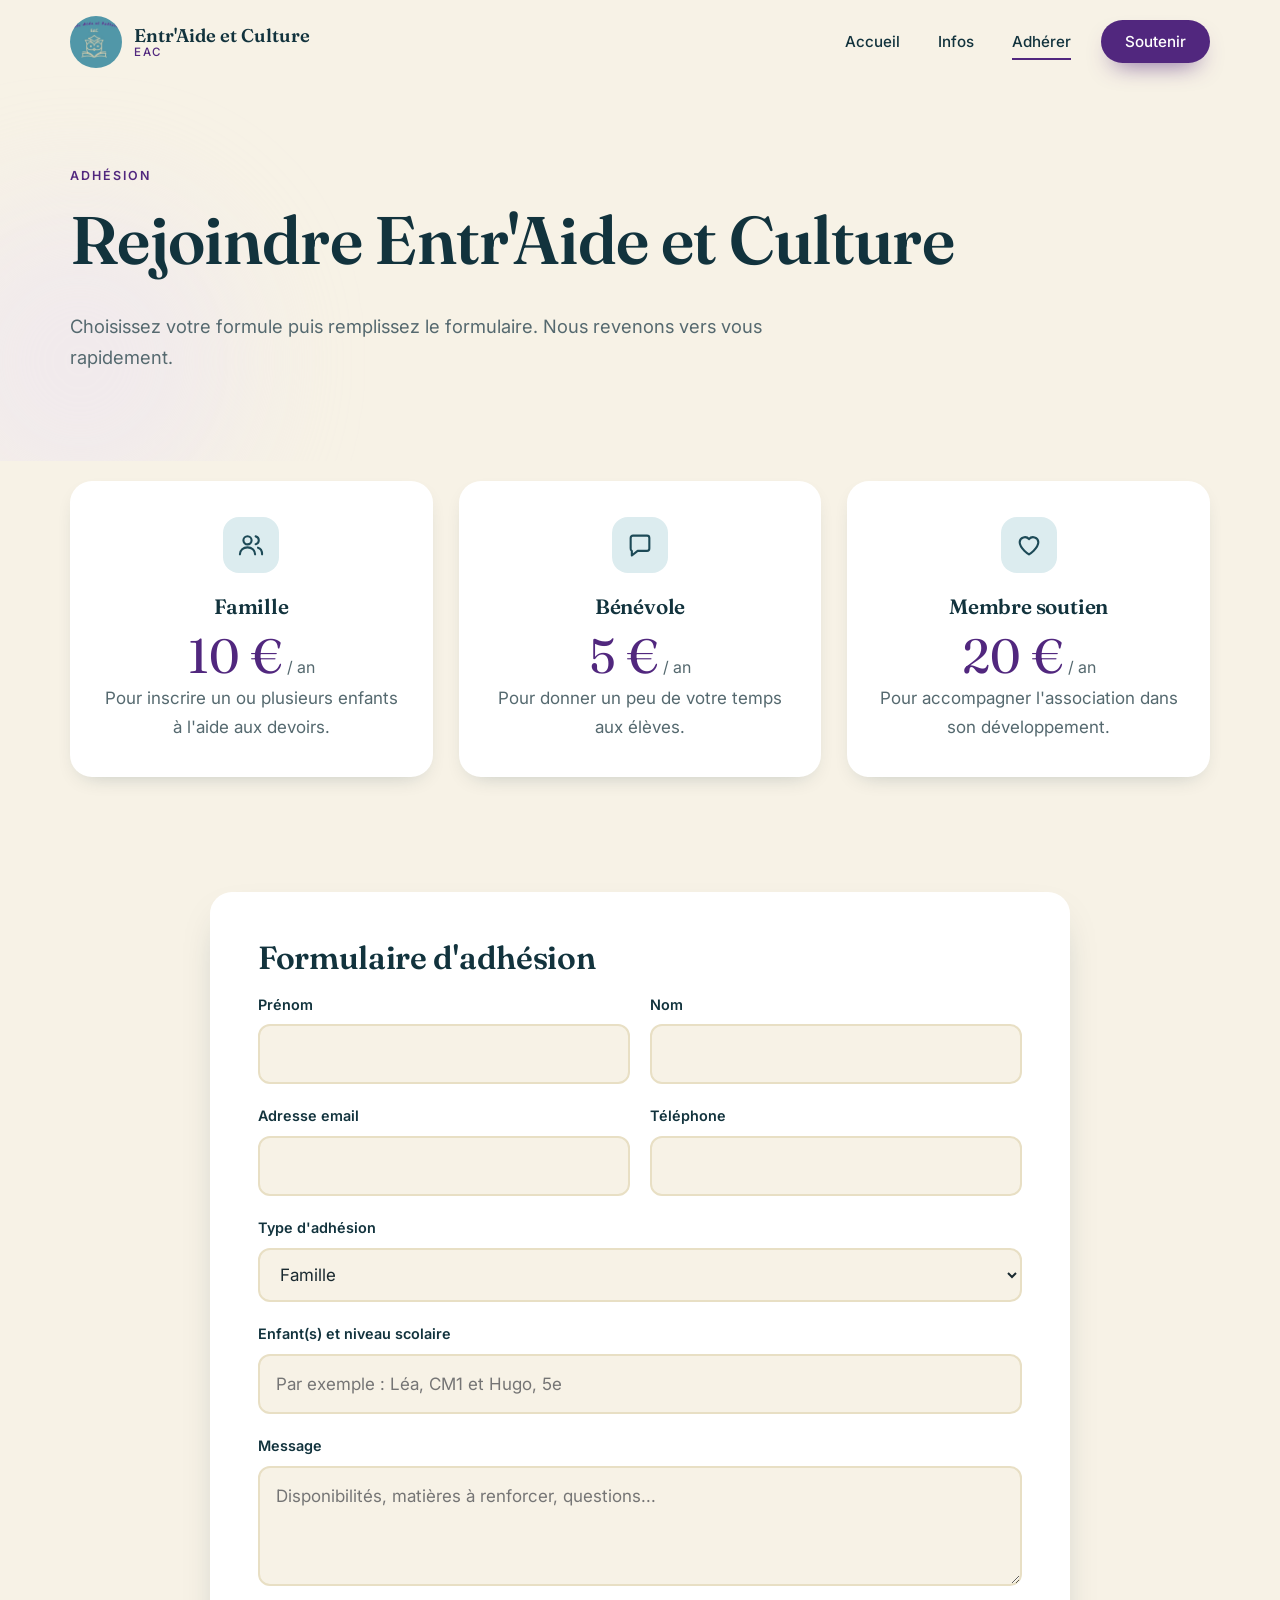
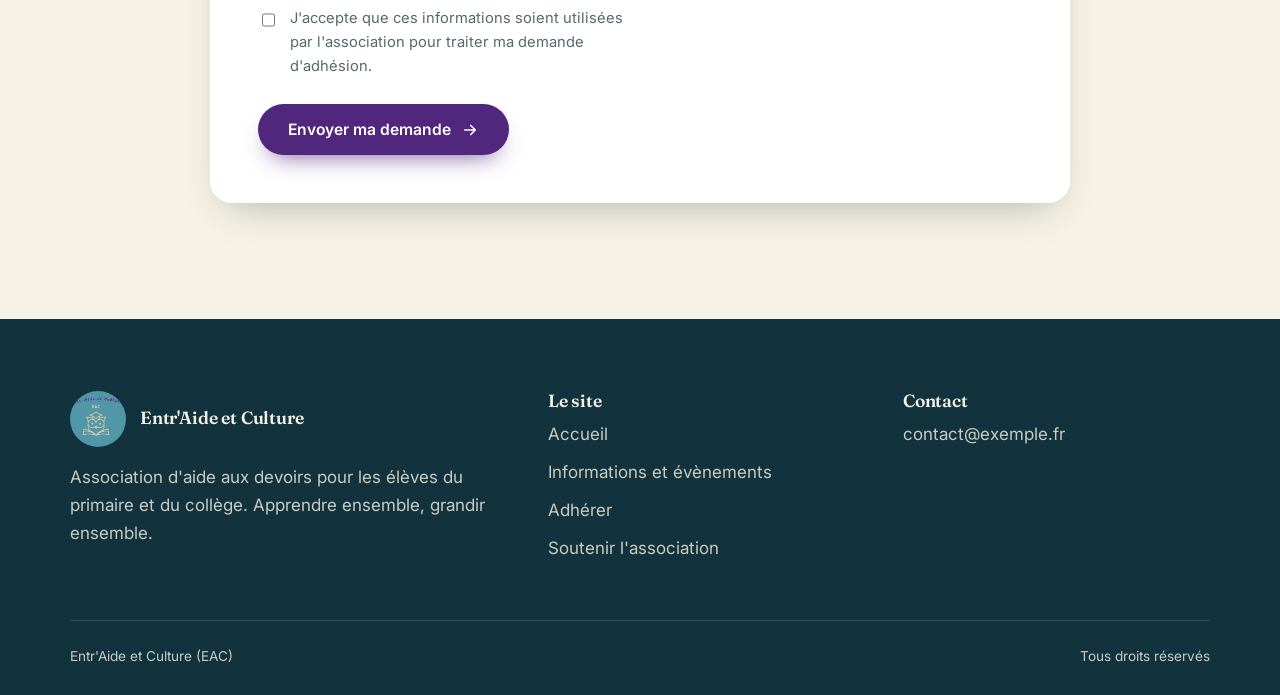
==== adhesion.html @ 793c262a "Création du site de l'association Entr'Aide et Culture Co-Authored-By: Claude Sonnet 5.5 <noreply@an" ====
<!DOCTYPE html>
<html lang="fr">
<head>
<meta charset="UTF-8">
<meta name="viewport" content="width=device-width, initial-scale=1.0">
<title>Adhérer - Entr'Aide et Culture</title>
<meta name="description" content="Rejoignez l'association Entr'Aide et Culture.">
<link rel="icon" href="assets/favicon.png">
<link rel="preconnect" href="https://fonts.googleapis.com">
<link rel="preconnect" href="https://fonts.gstatic.com" crossorigin>
<link href="https://fonts.googleapis.com/css2?family=Fraunces:ital,opsz,wght@0,9..144,500;0,9..144,600;1,9..144,500&family=Inter:wght@400;500;600&display=swap" rel="stylesheet">
<link rel="stylesheet" href="css/style.css">
</head>
<body>
<header class="site-header">
  <div class="container nav">
    <a class="brand" href="index.html" aria-label="Entr'Aide et Culture, accueil">
      <img src="assets/logo.png" alt="Logo Entr'Aide et Culture" width="52" height="52">
      <span>Entr'Aide et Culture<small>EAC</small></span>
    </a>
    <button class="nav-toggle" aria-label="Ouvrir le menu" aria-expanded="false"><span></span></button>
    <ul class="nav-links"><li><a href="index.html">Accueil</a></li><li><a href="evenements.html">Infos</a></li><li><a href="adhesion.html" aria-current="page">Adhérer</a></li><li><a class="btn btn-primary" href="don.html">Soutenir</a></li></ul>
  </div>
</header>
<main>

<section class="page-hero"><div class="blob b2"></div>
  <div class="container"><span class="eyebrow">Adhésion</span>
  <h1>Rejoindre Entr'Aide et Culture</h1>
  <p class="lead">Choisissez votre formule puis remplissez le formulaire. Nous revenons vers vous rapidement.</p></div>
</section>
<section class="section" style="padding-top:20px">
  <div class="container">
    <div class="grid grid-3">
      <article class="card plan reveal" data-plan="famille"><div class="icon"><svg viewBox="0 0 24 24" fill="none" stroke="currentColor" stroke-width="1.8" stroke-linecap="round" stroke-linejoin="round"><circle cx="9" cy="8" r="3.5"/><path d="M2.5 20c0-3.6 2.9-6 6.5-6s6.5 2.4 6.5 6"/><path d="M16 4.6a3.5 3.5 0 010 6.8M18 14.3c2.2.6 3.5 2.4 3.5 5.7"/></svg></div><h3>Famille</h3><div class="price"><span data-price></span> €<small> / an</small></div><p>Pour inscrire un ou plusieurs enfants à l'aide aux devoirs.</p></article>
      <article class="card plan reveal" style="--d:.1s" data-plan="benevole"><div class="icon"><svg viewBox="0 0 24 24" fill="none" stroke="currentColor" stroke-width="1.8" stroke-linecap="round" stroke-linejoin="round"><path d="M4 6a2 2 0 012-2h12a2 2 0 012 2v9a2 2 0 01-2 2H10l-5 4v-4a2 2 0 01-1-2z"/></svg></div><h3>Bénévole</h3><div class="price"><span data-price></span> €<small> / an</small></div><p>Pour donner un peu de votre temps aux élèves.</p></article>
      <article class="card plan reveal" style="--d:.2s" data-plan="soutien"><div class="icon"><svg viewBox="0 0 24 24" fill="none" stroke="currentColor" stroke-width="1.8" stroke-linecap="round" stroke-linejoin="round"><path d="M12 20s-8-4.9-8-10.5A4.5 4.5 0 0112 7a4.5 4.5 0 018 2.5C20 15.1 12 20 12 20z"/></svg></div><h3>Membre soutien</h3><div class="price"><span data-price></span> €<small> / an</small></div><p>Pour accompagner l'association dans son développement.</p></article>
    </div>
  </div>
</section>
<section class="section" id="formulaire" style="padding-top:0">
  <div class="container" style="max-width:860px">
    <div class="form-card reveal">
      <h2 style="font-size:2rem">Formulaire d'adhésion</h2>
      <form id="adhesion-form">
        <div class="form-grid">
          <div class="field"><label for="prenom">Prénom</label><input id="prenom" name="prenom" required autocomplete="given-name"></div>
          <div class="field"><label for="nom">Nom</label><input id="nom" name="nom" required autocomplete="family-name"></div>
          <div class="field"><label for="email">Adresse email</label><input id="email" name="email" type="email" required autocomplete="email"></div>
          <div class="field"><label for="tel">Téléphone</label><input id="tel" name="tel" type="tel" autocomplete="tel"></div>
          <div class="field full"><label for="type">Type d'adhésion</label>
            <select id="type" name="type"><option value="famille">Famille</option><option value="benevole">Bénévole</option><option value="soutien">Membre soutien</option></select></div>
          <div class="field full"><label for="niveau">Enfant(s) et niveau scolaire</label><input id="niveau" name="niveau" placeholder="Par exemple : Léa, CM1 et Hugo, 5e"></div>
          <div class="field full"><label for="message">Message</label><textarea id="message" name="message" placeholder="Disponibilités, matières à renforcer, questions..."></textarea></div>
          <label class="check full"><input type="checkbox" required> J'accepte que ces informations soient utilisées par l'association pour traiter ma demande d'adhésion.</label>
        </div>
        <button class="btn btn-primary" type="submit" style="margin-top:26px">Envoyer ma demande <svg viewBox="0 0 24 24" fill="none" stroke="currentColor" stroke-width="2.2" stroke-linecap="round" stroke-linejoin="round"><path d="M5 12h14M13 6l6 6-6 6"/></svg></button>
        <div class="notice" id="form-notice" role="status"></div>
      </form>
    </div>
  </div>
</section>

</main>
<footer class="site-footer">
  <div class="container">
    <div class="footer-grid">
      <div>
        <div class="footer-brand"><img src="assets/logo.png" alt="" width="56" height="56"><h3 style="margin:0">Entr'Aide et Culture</h3></div>
        <p>Association d'aide aux devoirs pour les élèves du primaire et du collège. Apprendre ensemble, grandir ensemble.</p>
      </div>
      <div><h3>Le site</h3><ul>
        <li><a href="index.html">Accueil</a></li><li><a href="evenements.html">Informations et évènements</a></li>
        <li><a href="adhesion.html">Adhérer</a></li><li><a href="don.html">Soutenir l'association</a></li></ul></div>
      <div><h3>Contact</h3><ul><li><a data-mail href="#"></a></li></ul></div>
    </div>
    <div class="copyright"><span>Entr'Aide et Culture (EAC)</span><span>Tous droits réservés</span></div>
  </div>
</footer>
<script src="js/config.js"></script>
<script src="data/evenements.js"></script>
<script src="js/main.js"></script>
</body>
</html>
---- css/style.css ----
:root {
  --teal: #5197a8;
  --teal-deep: #1d4a57;
  --teal-dark: #12333d;
  --teal-soft: #dcecef;
  --cream: #f7f2e6;
  --sand: #e8dfc4;
  --violet: #51277e;
  --violet-soft: #ebe3f3;
  --ink: #1a2a30;
  --muted: #55696f;
  --white: #ffffff;
  --radius: 22px;
  --radius-sm: 12px;
  --shadow: 0 18px 40px -18px rgba(18, 51, 61, 0.35);
  --shadow-sm: 0 8px 22px -12px rgba(18, 51, 61, 0.3);
  --ease: cubic-bezier(0.22, 0.8, 0.28, 1);
  --serif: "Fraunces", Georgia, "Times New Roman", serif;
  --sans: "Inter", system-ui, -apple-system, "Segoe UI", Roboto, sans-serif;
}

*, *::before, *::after { box-sizing: border-box; }
html { scroll-behavior: smooth; overflow-x: clip; }
body {
  margin: 0;
  font-family: var(--sans);
  color: var(--ink);
  background: var(--cream);
  line-height: 1.65;
  font-size: 17px;
  -webkit-font-smoothing: antialiased;
  overflow-x: hidden;
  animation: pageIn 0.7s var(--ease) both;
}
body.leaving { animation: pageOut 0.28s ease forwards; }
@keyframes pageIn { from { opacity: 0; transform: translateY(10px); } to { opacity: 1; transform: none; } }
@keyframes pageOut { to { opacity: 0; transform: translateY(-6px); } }

img { max-width: 100%; display: block; }
a { color: inherit; }
h1, h2, h3 { font-family: var(--serif); font-weight: 600; line-height: 1.15; margin: 0 0 0.5em; color: var(--teal-dark); letter-spacing: -0.01em; }
h1 { font-size: clamp(2.4rem, 5.6vw, 4.2rem); }
h2 { font-size: clamp(1.9rem, 3.6vw, 2.8rem); }
h3 { font-size: 1.3rem; }
p { margin: 0 0 1em; }
.container { width: min(1140px, 92%); margin-inline: auto; }
.section { padding: clamp(64px, 9vw, 120px) 0; position: relative; }
.eyebrow {
  display: inline-block;
  font-size: 0.78rem;
  letter-spacing: 0.16em;
  text-transform: uppercase;
  font-weight: 600;
  color: var(--violet);
  margin-bottom: 14px;
}
.lead { font-size: 1.15rem; color: var(--muted); max-width: 60ch; }
.center { text-align: center; }
.center .lead { margin-inline: auto; }
.section-head { margin-bottom: 52px; }

/* Header */
.site-header {
  position: fixed; inset: 0 0 auto 0; z-index: 50;
  padding: 16px 0;
  transition: background 0.35s ease, padding 0.35s ease, box-shadow 0.35s ease;
}
.site-header::before {
  content: ""; position: absolute; inset: 0; z-index: -1; opacity: 0;
  background: rgba(247, 242, 230, 0.92); backdrop-filter: blur(10px);
  transition: opacity 0.35s ease;
}
.site-header.scrolled::before { opacity: 1; }
.site-header.scrolled {
  padding: 8px 0;
  box-shadow: 0 6px 24px -16px rgba(18, 51, 61, 0.5);
}
.nav { display: flex; align-items: center; justify-content: space-between; gap: 24px; }
.brand { display: flex; align-items: center; gap: 12px; text-decoration: none; }
.brand img { width: 52px; height: 52px; border-radius: 50%; object-fit: cover; transition: transform 0.5s var(--ease); }
.brand:hover img { transform: rotate(-8deg) scale(1.06); }
.brand span { font-family: var(--serif); font-weight: 600; font-size: 1.15rem; color: var(--teal-dark); line-height: 1.1; }
.brand small { display: block; font-family: var(--sans); font-weight: 500; font-size: 0.72rem; letter-spacing: 0.14em; color: var(--violet); }
.nav-links { display: flex; align-items: center; gap: 6px; list-style: none; margin: 0; padding: 0; }
.nav-links a {
  position: relative; display: block; text-decoration: none; padding: 10px 16px;
  font-weight: 500; font-size: 0.95rem; color: var(--teal-dark); border-radius: 999px;
}
.nav-links a:not(.btn)::after {
  content: ""; position: absolute; left: 16px; right: 16px; bottom: 5px; height: 2px;
  background: var(--violet); transform: scaleX(0); transform-origin: left; transition: transform 0.35s var(--ease);
}
.nav-links a:not(.btn):hover::after, .nav-links a[aria-current="page"]::after { transform: scaleX(1); }
.nav-toggle { display: none; background: none; border: 0; width: 44px; height: 44px; cursor: pointer; position: relative; }
.nav-toggle span, .nav-toggle span::before, .nav-toggle span::after {
  position: absolute; left: 10px; width: 24px; height: 2px; background: var(--teal-dark); border-radius: 2px; transition: transform 0.3s var(--ease), opacity 0.2s;
}
.nav-toggle span { top: 21px; }
.nav-toggle span::before { content: ""; left: 0; top: -7px; }
.nav-toggle span::after { content: ""; left: 0; top: 7px; }
.nav-open .nav-toggle span { background: transparent; }
.nav-open .nav-toggle span::before { transform: translateY(7px) rotate(45deg); }
.nav-open .nav-toggle span::after { transform: translateY(-7px) rotate(-45deg); }

/* Buttons */
.btn {
  display: inline-flex; align-items: center; justify-content: center; gap: 10px;
  font: 600 0.98rem var(--sans); text-decoration: none; cursor: pointer;
  padding: 14px 28px; border-radius: 999px; border: 2px solid transparent;
  position: relative; overflow: hidden; isolation: isolate;
  transition: transform 0.3s var(--ease), box-shadow 0.3s var(--ease), color 0.3s, background 0.3s, border-color 0.3s;
}
.btn::before {
  content: ""; position: absolute; inset: 0; z-index: -1;
  background: linear-gradient(110deg, transparent 30%, rgba(255,255,255,0.35) 50%, transparent 70%);
  transform: translateX(-120%); transition: transform 0.7s var(--ease);
}
.btn:hover::before { transform: translateX(120%); }
.btn:hover { transform: translateY(-3px); }
.btn:active { transform: translateY(-1px); }
.btn-primary { background: var(--violet); color: var(--white); box-shadow: 0 12px 24px -12px rgba(81, 39, 126, 0.8); }
.btn-primary:hover { box-shadow: 0 18px 28px -12px rgba(81, 39, 126, 0.8); }
.btn-ghost { border-color: var(--teal-deep); color: var(--teal-deep); background: transparent; }
.btn-ghost:hover { background: var(--teal-deep); color: var(--white); }
.btn-light { background: var(--cream); color: var(--teal-dark); }
.btn svg { width: 18px; height: 18px; transition: transform 0.3s var(--ease); }
.btn:hover svg { transform: translateX(4px); }
.nav-links .btn { padding: 10px 22px; margin-left: 8px; color: var(--white); }

/* Hero */
.hero { padding: 150px 0 90px; position: relative; overflow: hidden; }
.hero-grid { display: grid; grid-template-columns: 1.15fr 0.85fr; gap: 56px; align-items: center; }
.hero h1 em { font-style: italic; color: var(--violet); }
.hero .lead { margin-bottom: 32px; }
.hero-actions { display: flex; flex-wrap: wrap; gap: 14px; }
.hero-visual { position: relative; aspect-ratio: 1; display: grid; place-items: center; }
.hero-visual .ring {
  position: absolute; inset: 4%; border-radius: 50%;
  background: var(--teal); box-shadow: var(--shadow);
  animation: breathe 7s ease-in-out infinite;
}
.hero-visual .ring.two { inset: -3%; background: none; border: 2px dashed rgba(29, 74, 87, 0.35); box-shadow: none; animation: spin 40s linear infinite; }
.hero-visual img { position: relative; width: 78%; border-radius: 50%; animation: float 6s ease-in-out infinite; }
.chip {
  position: absolute; background: var(--white); border-radius: 999px; padding: 10px 18px;
  font-weight: 600; font-size: 0.88rem; color: var(--teal-dark); box-shadow: var(--shadow-sm);
}
.chip.c1 { top: 8%; left: -4%; animation: float 5s ease-in-out infinite; }
.chip.c2 { bottom: 14%; right: -6%; animation: float 6.5s ease-in-out -2s infinite; }
.chip.c3 { bottom: 2%; left: 6%; animation: float 5.5s ease-in-out -1s infinite; }
@keyframes float { 0%, 100% { transform: translateY(0); } 50% { transform: translateY(-14px); } }
@keyframes breathe { 0%, 100% { transform: scale(1); } 50% { transform: scale(1.03); } }
@keyframes spin { to { transform: rotate(360deg); } }
.blob { position: absolute; border-radius: 50%; filter: blur(60px); opacity: 0.5; z-index: -1; animation: drift 18s ease-in-out infinite alternate; }
.blob.b1 { width: 420px; height: 420px; background: var(--teal-soft); top: -80px; right: -100px; }
.blob.b2 { width: 320px; height: 320px; background: var(--violet-soft); bottom: -60px; left: -80px; animation-duration: 22s; }
@keyframes drift { to { transform: translate(40px, 30px) scale(1.12); } }

/* Marquee */
.marquee { background: var(--teal-deep); color: var(--cream); overflow: hidden; padding: 20px 0; }
.marquee-track { display: flex; width: max-content; animation: scroll 38s linear infinite; }
.marquee:hover .marquee-track { animation-play-state: paused; }
.marquee-track span { font-family: var(--serif); font-size: 1.5rem; font-style: italic; padding: 0 28px; white-space: nowrap; }
.marquee-track i { align-self: center; width: 7px; height: 7px; border-radius: 50%; background: var(--teal); }
@keyframes scroll { to { transform: translateX(-50%); } }

/* Cards */
.grid { display: grid; gap: 26px; }
.grid-2 { grid-template-columns: repeat(2, 1fr); }
.grid-3 { grid-template-columns: repeat(3, 1fr); }
.grid-4 { grid-template-columns: repeat(4, 1fr); }
.card {
  background: var(--white); border-radius: var(--radius); padding: 34px 30px;
  box-shadow: var(--shadow-sm);
  transition: transform 0.45s var(--ease), box-shadow 0.45s var(--ease);
}
.card:hover { transform: translateY(-8px); box-shadow: var(--shadow); }
.card p:last-child { margin-bottom: 0; }
.card p { color: var(--muted); }
.icon {
  width: 56px; height: 56px; border-radius: 16px; display: grid; place-items: center;
  background: var(--teal-soft); color: var(--teal-deep); margin-bottom: 22px;
  transition: transform 0.5s var(--ease), background 0.4s, color 0.4s;
}
.icon svg { width: 28px; height: 28px; }
.card:hover .icon { transform: rotate(-8deg) scale(1.08); background: var(--violet); color: var(--white); }
.level-card .range { font-family: var(--serif); font-size: 2.6rem; color: var(--violet); line-height: 1; margin-bottom: 8px; }
.tags { display: flex; flex-wrap: wrap; gap: 8px; margin-top: 18px; }
.tags span { background: var(--cream); padding: 5px 14px; border-radius: 999px; font-size: 0.85rem; color: var(--teal-deep); font-weight: 500; }

/* Dark band with numbers */
.band { background: var(--teal-dark); color: var(--cream); }
.band h2, .band h3 { color: var(--cream); }
.band .eyebrow { color: var(--sand); }
.band .lead { color: rgba(247, 242, 230, 0.75); }
.stats { display: grid; grid-template-columns: repeat(3, 1fr); gap: 20px; text-align: center; }
.stat strong { display: block; font-family: var(--serif); font-size: clamp(2.6rem, 5vw, 4rem); font-weight: 600; color: var(--white); line-height: 1; }
.stat span { color: var(--sand); font-size: 0.95rem; }
.stat { padding: 10px; }

/* Steps */
.steps { counter-reset: step; display: grid; grid-template-columns: repeat(3, 1fr); gap: 26px; position: relative; }
.step { position: relative; padding-top: 10px; }
.step::before {
  counter-increment: step; content: counter(step);
  display: grid; place-items: center; width: 64px; height: 64px; border-radius: 50%;
  background: var(--violet); color: var(--white); font-family: var(--serif); font-size: 1.6rem; margin-bottom: 20px;
  box-shadow: 0 0 0 8px var(--violet-soft);
  transition: transform 0.5s var(--ease);
}
.step:hover::before { transform: scale(1.1) rotate(-6deg); }
.step p { color: var(--muted); }

/* Split */
.split { display: grid; grid-template-columns: 1fr 1fr; gap: 64px; align-items: center; }
.panel { background: var(--sand); border-radius: var(--radius); padding: clamp(28px, 4vw, 52px); position: relative; overflow: hidden; }
.checklist { list-style: none; margin: 0; padding: 0; }
.checklist li { position: relative; padding: 12px 0 12px 38px; border-bottom: 1px solid rgba(29, 74, 87, 0.15); }
.checklist li:last-child { border-bottom: 0; }
.checklist li::before {
  content: ""; position: absolute; left: 0; top: 17px; width: 22px; height: 22px; border-radius: 50%;
  background: var(--teal-deep) url("data:image/svg+xml,%3Csvg xmlns='http://www.w3.org/2000/svg' viewBox='0 0 24 24' fill='none' stroke='%23f7f2e6' stroke-width='3' stroke-linecap='round' stroke-linejoin='round'%3E%3Cpath d='M5 12.5l4.5 4.5L19 7.5'/%3E%3C/svg%3E") center / 14px no-repeat;
}

/* FAQ */
.faq { max-width: 820px; margin-inline: auto; }
.faq details { background: var(--white); border-radius: var(--radius-sm); margin-bottom: 14px; box-shadow: var(--shadow-sm); overflow: hidden; }
.faq summary {
  list-style: none; cursor: pointer; padding: 22px 28px; font-weight: 600; color: var(--teal-dark);
  display: flex; justify-content: space-between; align-items: center; gap: 20px;
}
.faq summary::-webkit-details-marker { display: none; }
.faq summary::after {
  content: ""; flex: none; width: 12px; height: 12px;
  border-right: 2px solid var(--violet); border-bottom: 2px solid var(--violet);
  transform: rotate(45deg); transition: transform 0.4s var(--ease);
}
.faq details[open] summary::after { transform: rotate(-135deg); }
.faq .answer { padding: 0 28px 24px; color: var(--muted); animation: reveal 0.5s var(--ease); }
@keyframes reveal { from { opacity: 0; transform: translateY(-8px); } to { opacity: 1; transform: none; } }

/* CTA */
.cta { text-align: center; }
.cta-box {
  background: var(--teal); color: var(--white); border-radius: 32px; padding: clamp(40px, 7vw, 84px) 24px;
  position: relative; overflow: hidden;
}
.cta-box::before, .cta-box::after { content: ""; position: absolute; border-radius: 50%; background: rgba(255,255,255,0.1); animation: drift 14s ease-in-out infinite alternate; }
.cta-box::before { width: 320px; height: 320px; top: -140px; left: -90px; }
.cta-box::after { width: 240px; height: 240px; bottom: -110px; right: -60px; animation-duration: 18s; }
.cta-box > * { position: relative; }
.cta-box h2 { color: var(--white); }
.cta-box p { max-width: 54ch; margin-inline: auto; color: rgba(255,255,255,0.9); }
.cta-actions { display: flex; flex-wrap: wrap; gap: 14px; justify-content: center; margin-top: 28px; }

/* Page hero */
.page-hero { padding: 160px 0 70px; position: relative; overflow: hidden; }
.page-hero .lead { margin-top: 12px; }

/* Events */
.filters { display: inline-flex; background: var(--white); padding: 6px; border-radius: 999px; box-shadow: var(--shadow-sm); margin-bottom: 40px; }
.filters button {
  font: 600 0.92rem var(--sans); border: 0; background: none; padding: 10px 24px; border-radius: 999px; cursor: pointer; color: var(--teal-deep);
  transition: background 0.3s, color 0.3s;
}
.filters button.active { background: var(--teal-deep); color: var(--white); }
.events { display: grid; gap: 22px; }
.event {
  display: grid; grid-template-columns: 110px 1fr auto; gap: 28px; align-items: center;
  background: var(--white); border-radius: var(--radius); padding: 26px 32px; box-shadow: var(--shadow-sm);
  transition: transform 0.45s var(--ease), box-shadow 0.45s var(--ease);
}
.event:hover { transform: translateX(8px); box-shadow: var(--shadow); }
.event-date { text-align: center; background: var(--cream); border-radius: 16px; padding: 14px 8px; }
.event-date b { display: block; font-family: var(--serif); font-size: 2.3rem; line-height: 1; color: var(--violet); }
.event-date span { font-size: 0.8rem; text-transform: uppercase; letter-spacing: 0.12em; color: var(--teal-deep); font-weight: 600; }
.event h3 { margin-bottom: 6px; }
.event p { margin: 0; color: var(--muted); }
.event .meta { display: flex; flex-wrap: wrap; gap: 8px 18px; font-size: 0.9rem; color: var(--teal-deep); font-weight: 500; margin-top: 10px; }
.badge { display: inline-block; padding: 6px 14px; border-radius: 999px; font-size: 0.8rem; font-weight: 600; background: var(--teal-soft); color: var(--teal-deep); }
.event.past { opacity: 0.7; }
.event.past .badge { background: var(--sand); }
.empty { text-align: center; background: var(--white); border-radius: var(--radius); padding: 60px 24px; box-shadow: var(--shadow-sm); }
.empty .icon { margin-inline: auto; }
.empty p { color: var(--muted); max-width: 46ch; margin-inline: auto; }

/* Forms */
.form-card { background: var(--white); border-radius: var(--radius); padding: clamp(28px, 4vw, 48px); box-shadow: var(--shadow); }
.form-grid { display: grid; grid-template-columns: 1fr 1fr; gap: 20px; }
.field { display: flex; flex-direction: column; gap: 8px; }
.field.full { grid-column: 1 / -1; }
.field label, .legend { font-weight: 600; font-size: 0.9rem; color: var(--teal-dark); }
.field input, .field select, .field textarea {
  font: inherit; padding: 14px 16px; border-radius: var(--radius-sm); border: 2px solid var(--sand); background: var(--cream); color: var(--ink);
  transition: border-color 0.3s, box-shadow 0.3s, background 0.3s;
}
.field input:focus, .field select:focus, .field textarea:focus { outline: none; border-color: var(--teal); background: var(--white); box-shadow: 0 0 0 5px rgba(81, 151, 168, 0.2); }
.field textarea { min-height: 120px; resize: vertical; }
.check { display: flex; gap: 12px; align-items: flex-start; font-size: 0.92rem; color: var(--muted); }
.check input { margin-top: 5px; accent-color: var(--violet); width: 18px; height: 18px; }
.notice { margin-top: 18px; padding: 16px 20px; border-radius: var(--radius-sm); background: var(--teal-soft); color: var(--teal-dark); font-size: 0.95rem; display: none; animation: reveal 0.5s var(--ease); }
.notice.show { display: block; }

/* Plans */
.plan .icon { margin-inline: auto; }
.plan { text-align: center; cursor: pointer; border: 2px solid transparent; }
.plan .price { font-family: var(--serif); font-size: 3rem; color: var(--violet); line-height: 1; margin: 14px 0 4px; }
.plan .price small { font-size: 1rem; color: var(--muted); font-family: var(--sans); }
.plan.selected { border-color: var(--violet); transform: translateY(-8px); box-shadow: var(--shadow); }

/* Donation */
.amounts { display: grid; grid-template-columns: repeat(4, 1fr); gap: 12px; margin: 14px 0 22px; }
.amount {
  font: 600 1.25rem var(--serif); padding: 18px 10px; border-radius: var(--radius-sm); border: 2px solid var(--sand); background: var(--cream);
  color: var(--teal-dark); cursor: pointer; transition: transform 0.3s var(--ease), background 0.3s, color 0.3s, border-color 0.3s;
}
.amount:hover { transform: translateY(-4px); border-color: var(--teal); }
.amount.active { background: var(--violet); border-color: var(--violet); color: var(--white); transform: translateY(-4px); }
.toggle { display: inline-flex; background: var(--cream); padding: 5px; border-radius: 999px; margin: 8px 0 20px; }
.toggle button { font: 600 0.9rem var(--sans); border: 0; background: none; padding: 9px 22px; border-radius: 999px; cursor: pointer; color: var(--teal-deep); transition: background 0.3s, color 0.3s; }
.toggle button.active { background: var(--teal-deep); color: var(--white); }
.total { display: flex; justify-content: space-between; align-items: baseline; padding: 18px 0; border-top: 1px solid var(--sand); margin-top: 8px; }
.total b { font-family: var(--serif); font-size: 2.2rem; color: var(--violet); }
.progress { height: 12px; background: var(--sand); border-radius: 999px; overflow: hidden; margin-top: 14px; }
.progress i { display: block; height: 100%; width: 0; background: linear-gradient(90deg, var(--teal), var(--violet)); border-radius: 999px; transition: width 1.6s var(--ease); }

/* Footer */
.site-footer { background: var(--teal-dark); color: rgba(247, 242, 230, 0.8); padding: 72px 0 28px; }
.footer-grid { display: grid; grid-template-columns: 1.4fr 1fr 1fr; gap: 48px; }
.site-footer h3 { color: var(--cream); font-size: 1.1rem; }
.site-footer ul { list-style: none; padding: 0; margin: 0; }
.site-footer li { margin-bottom: 10px; }
.site-footer a { text-decoration: none; transition: color 0.3s, padding 0.3s; }
.site-footer a:hover { color: var(--white); padding-left: 4px; }
.footer-brand { display: flex; align-items: center; gap: 14px; margin-bottom: 16px; }
.footer-brand img { width: 56px; border-radius: 50%; }
.copyright { border-top: 1px solid rgba(247, 242, 230, 0.15); margin-top: 48px; padding-top: 24px; font-size: 0.85rem; display: flex; justify-content: space-between; flex-wrap: wrap; gap: 8px; }

/* Reveal on scroll */
.reveal { opacity: 0; transform: translateY(34px); transition: opacity 0.9s var(--ease), transform 0.9s var(--ease); transition-delay: var(--d, 0s); }
.reveal.left { transform: translateX(-40px); }
.reveal.right { transform: translateX(40px); }
.reveal.in { opacity: 1; transform: none; }

/* Hero entrance */
.hero .eyebrow, .hero h1, .hero .lead, .hero-actions, .page-hero > .container > * { animation: rise 0.9s var(--ease) both; }
.hero h1, .page-hero h1 { animation-delay: 0.1s; }
.hero .lead, .page-hero .lead { animation-delay: 0.22s; }
.hero-actions { animation-delay: 0.34s; }
@keyframes rise { from { opacity: 0; transform: translateY(28px); } to { opacity: 1; transform: none; } }

/* Responsive */
@media (max-width: 960px) {
  .hero-grid, .split { grid-template-columns: 1fr; gap: 44px; }
  .hero { padding-top: 130px; }
  .hero-visual { max-width: 380px; margin-inline: auto; width: 100%; }
  .grid-3, .steps { grid-template-columns: 1fr; }
  .grid-4 { grid-template-columns: repeat(2, 1fr); }
  .footer-grid { grid-template-columns: 1fr; gap: 32px; }
  .nav-toggle { display: block; }
  .nav-links {
    position: fixed; inset: 0 0 0 auto; width: min(320px, 86vw); background: var(--cream);
    flex-direction: column; align-items: stretch; padding: 100px 24px 24px; gap: 4px;
    transform: translateX(100%); visibility: hidden; transition: transform 0.45s var(--ease), visibility 0.45s; box-shadow: -20px 0 50px -20px rgba(18, 51, 61, 0.4);
  }
  .nav-open .nav-links { transform: none; visibility: visible; }
  .nav-toggle { z-index: 60; }
  .nav-links a { font-size: 1.1rem; padding: 14px 16px; }
  .nav-links .btn { margin: 12px 0 0; text-align: center; }
}
@media (max-width: 640px) {
  body { font-size: 16px; }
  .grid-2, .form-grid { grid-template-columns: 1fr; }
  .event { grid-template-columns: 1fr; gap: 16px; padding: 22px; }
  .event-date { display: flex; gap: 10px; align-items: baseline; justify-content: flex-start; padding: 10px 16px; width: fit-content; }
  .event-date b { font-size: 1.6rem; }
  .chip.c1 { left: 0; } .chip.c2 { right: 0; }
}
@media (prefers-reduced-motion: reduce) {
  *, *::before, *::after { animation: none !important; transition: none !important; }
  .reveal { opacity: 1; transform: none; }
  html { scroll-behavior: auto; }
}
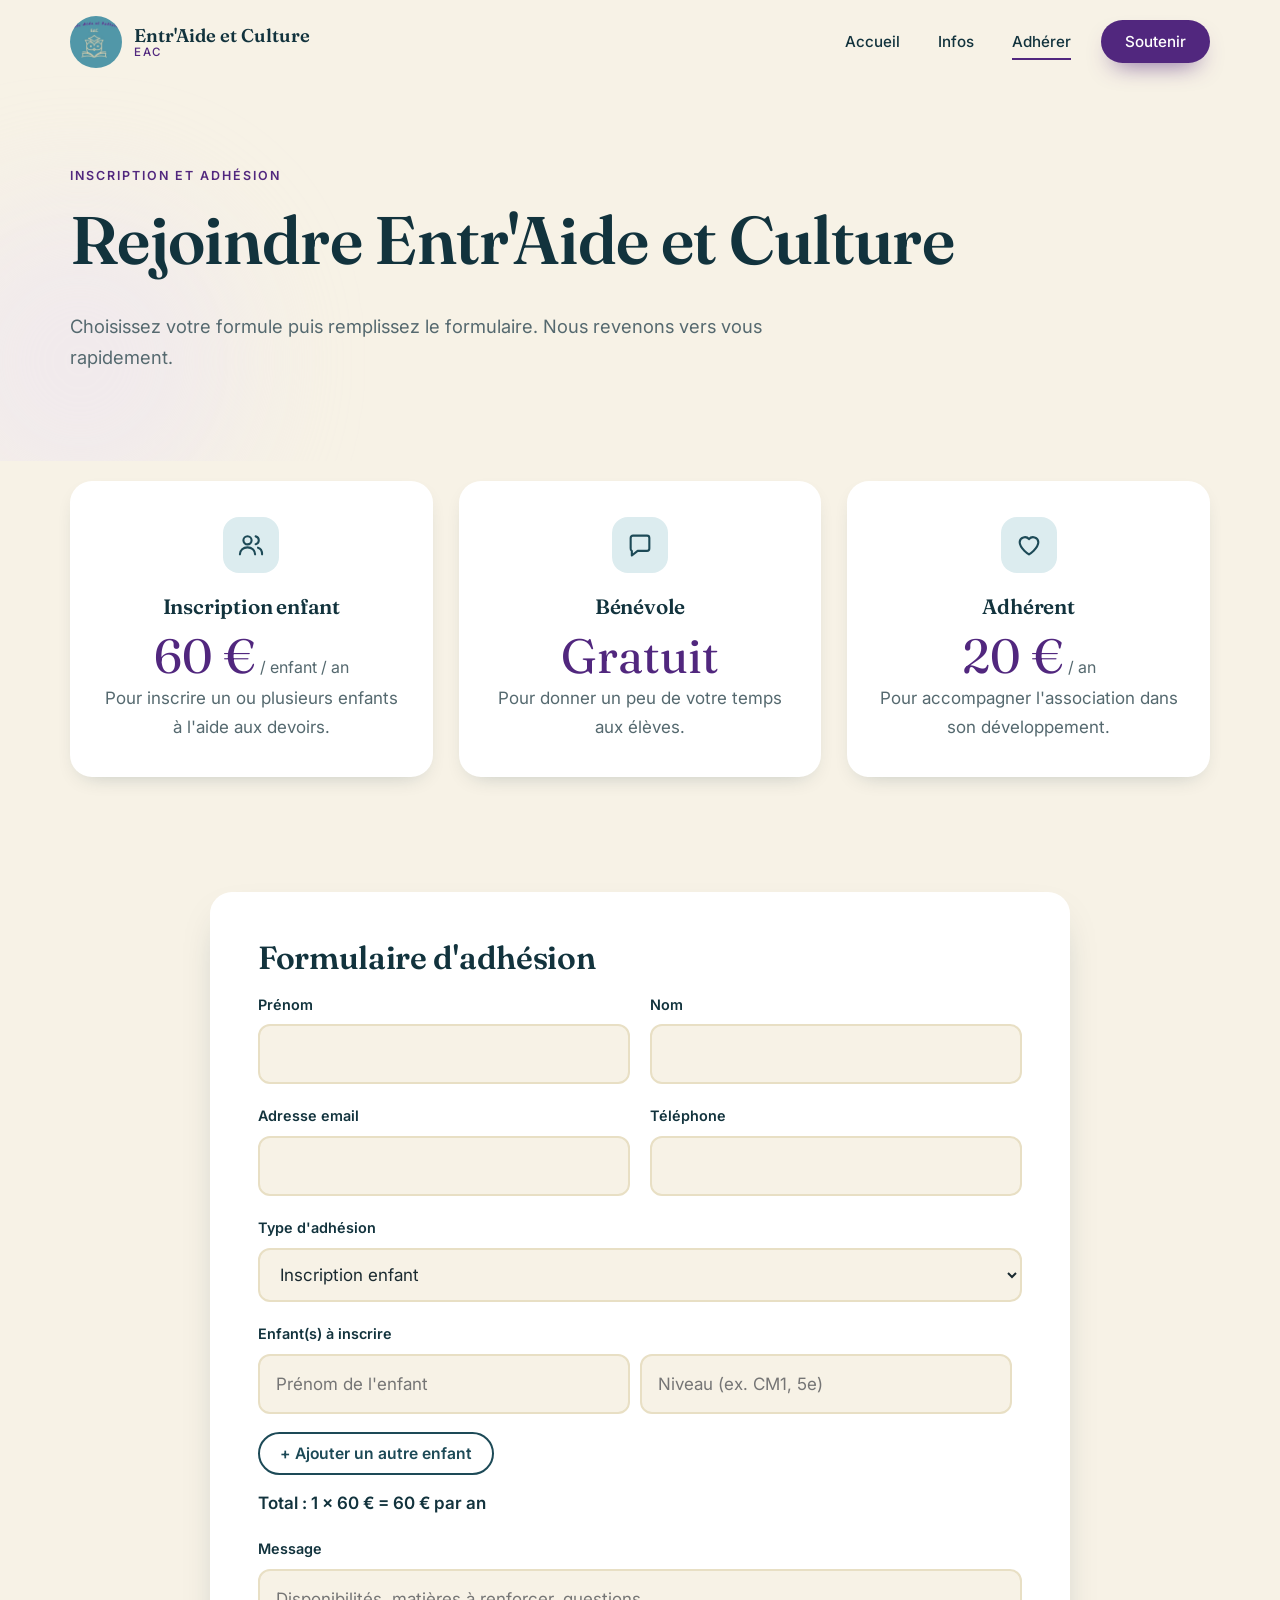
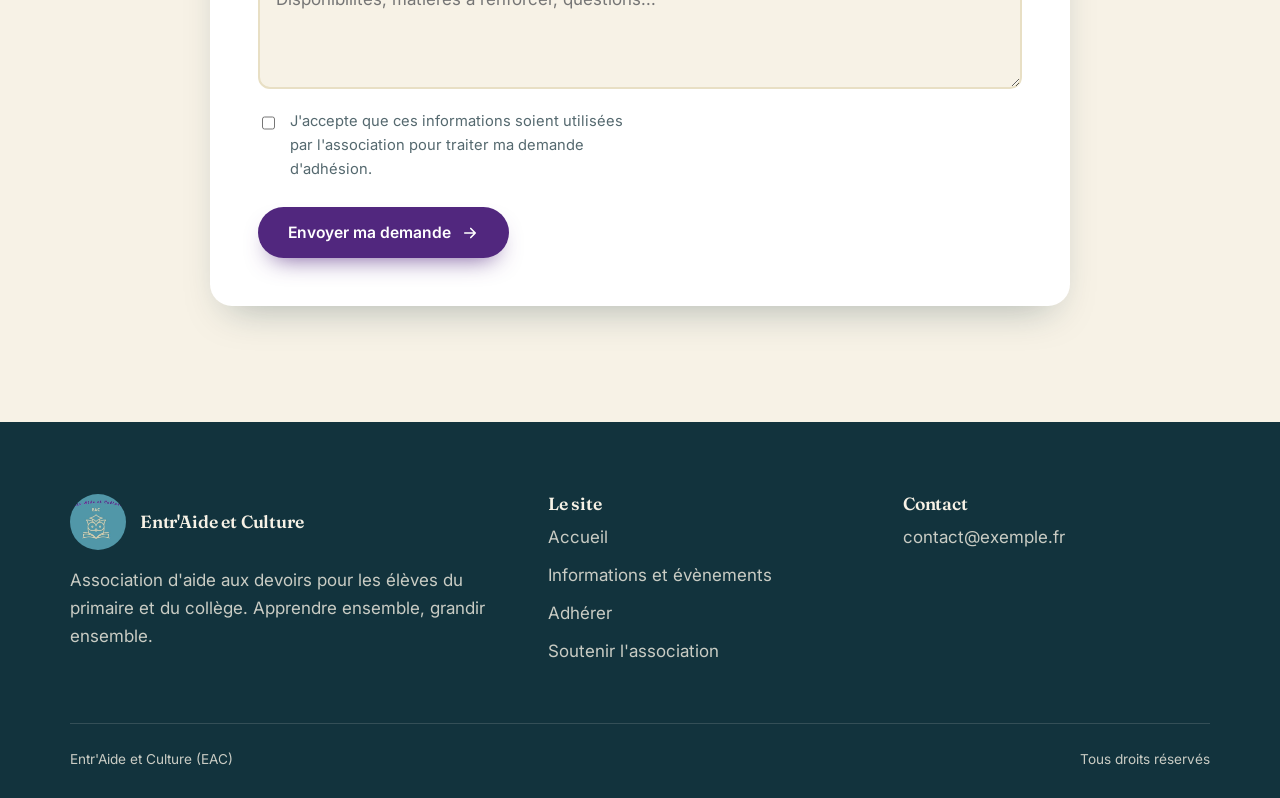
==== commit 01b2eec7: "ajustement" ====
--- a/adhesion.html
+++ b/adhesion.html
@@ -25,16 +25,16 @@
 <main>
 
 <section class="page-hero"><div class="blob b2"></div>
-  <div class="container"><span class="eyebrow">Adhésion</span>
+  <div class="container"><span class="eyebrow">inscription et Adhésion</span>
   <h1>Rejoindre Entr'Aide et Culture</h1>
   <p class="lead">Choisissez votre formule puis remplissez le formulaire. Nous revenons vers vous rapidement.</p></div>
 </section>
 <section class="section" style="padding-top:20px">
   <div class="container">
     <div class="grid grid-3">
-      <article class="card plan reveal" data-plan="famille"><div class="icon"><svg viewBox="0 0 24 24" fill="none" stroke="currentColor" stroke-width="1.8" stroke-linecap="round" stroke-linejoin="round"><circle cx="9" cy="8" r="3.5"/><path d="M2.5 20c0-3.6 2.9-6 6.5-6s6.5 2.4 6.5 6"/><path d="M16 4.6a3.5 3.5 0 010 6.8M18 14.3c2.2.6 3.5 2.4 3.5 5.7"/></svg></div><h3>Famille</h3><div class="price"><span data-price></span> €<small> / an</small></div><p>Pour inscrire un ou plusieurs enfants à l'aide aux devoirs.</p></article>
+      <article class="card plan reveal" data-plan="famille"><div class="icon"><svg viewBox="0 0 24 24" fill="none" stroke="currentColor" stroke-width="1.8" stroke-linecap="round" stroke-linejoin="round"><circle cx="9" cy="8" r="3.5"/><path d="M2.5 20c0-3.6 2.9-6 6.5-6s6.5 2.4 6.5 6"/><path d="M16 4.6a3.5 3.5 0 010 6.8M18 14.3c2.2.6 3.5 2.4 3.5 5.7"/></svg></div><h3>Inscription enfant</h3><div class="price"><span data-price></span> €<small> / enfant / an</small></div><p>Pour inscrire un ou plusieurs enfants à l'aide aux devoirs.</p></article>
       <article class="card plan reveal" style="--d:.1s" data-plan="benevole"><div class="icon"><svg viewBox="0 0 24 24" fill="none" stroke="currentColor" stroke-width="1.8" stroke-linecap="round" stroke-linejoin="round"><path d="M4 6a2 2 0 012-2h12a2 2 0 012 2v9a2 2 0 01-2 2H10l-5 4v-4a2 2 0 01-1-2z"/></svg></div><h3>Bénévole</h3><div class="price"><span data-price></span> €<small> / an</small></div><p>Pour donner un peu de votre temps aux élèves.</p></article>
-      <article class="card plan reveal" style="--d:.2s" data-plan="soutien"><div class="icon"><svg viewBox="0 0 24 24" fill="none" stroke="currentColor" stroke-width="1.8" stroke-linecap="round" stroke-linejoin="round"><path d="M12 20s-8-4.9-8-10.5A4.5 4.5 0 0112 7a4.5 4.5 0 018 2.5C20 15.1 12 20 12 20z"/></svg></div><h3>Membre soutien</h3><div class="price"><span data-price></span> €<small> / an</small></div><p>Pour accompagner l'association dans son développement.</p></article>
+      <article class="card plan reveal" style="--d:.2s" data-plan="adherent"><div class="icon"><svg viewBox="0 0 24 24" fill="none" stroke="currentColor" stroke-width="1.8" stroke-linecap="round" stroke-linejoin="round"><path d="M12 20s-8-4.9-8-10.5A4.5 4.5 0 0112 7a4.5 4.5 0 018 2.5C20 15.1 12 20 12 20z"/></svg></div><h3>Adhérent</h3><div class="price"><span data-price></span> €<small> / an</small></div><p>Pour accompagner l'association dans son développement.</p></article>
     </div>
   </div>
 </section>
@@ -49,8 +49,11 @@
           <div class="field"><label for="email">Adresse email</label><input id="email" name="email" type="email" required autocomplete="email"></div>
           <div class="field"><label for="tel">Téléphone</label><input id="tel" name="tel" type="tel" autocomplete="tel"></div>
           <div class="field full"><label for="type">Type d'adhésion</label>
-            <select id="type" name="type"><option value="famille">Famille</option><option value="benevole">Bénévole</option><option value="soutien">Membre soutien</option></select></div>
-          <div class="field full"><label for="niveau">Enfant(s) et niveau scolaire</label><input id="niveau" name="niveau" placeholder="Par exemple : Léa, CM1 et Hugo, 5e"></div>
+            <select id="type" name="type"><option value="famille">Inscription enfant</option><option value="benevole">Bénévole</option><option value="adherent">Adhérent</option></select></div>
+          <div class="field full" id="enfants-wrap"><span class="legend">Enfant(s) à inscrire</span>
+            <div id="enfants"></div>
+            <button type="button" class="btn btn-ghost" id="add-enfant" style="align-self:flex-start;padding:10px 20px">+ Ajouter un autre enfant</button>
+            <p id="enfants-total" style="margin:6px 0 0;font-weight:600;color:var(--teal-dark)"></p></div>
           <div class="field full"><label for="message">Message</label><textarea id="message" name="message" placeholder="Disponibilités, matières à renforcer, questions..."></textarea></div>
           <label class="check full"><input type="checkbox" required> J'accepte que ces informations soient utilisées par l'association pour traiter ma demande d'adhésion.</label>
         </div>
--- a/css/style.css
+++ b/css/style.css
@@ -289,6 +289,12 @@
 .form-grid { display: grid; grid-template-columns: 1fr 1fr; gap: 20px; }
 .field { display: flex; flex-direction: column; gap: 8px; }
 .field.full { grid-column: 1 / -1; }
+.field[hidden] { display: none; }
+.enfant-row { display: grid; grid-template-columns: 1fr 1fr auto; gap: 10px; margin-bottom: 10px; align-items: center; }
+.enfant-row input { width: 100%; }
+.enfant-row .rm { border: 0; background: transparent; font-size: 1.6rem; line-height: 1; cursor: pointer; color: var(--teal-dark); padding: 0 8px; }
+.enfant-row .rm[hidden] { display: none; }
+@media (max-width: 600px) { .enfant-row { grid-template-columns: 1fr auto; } .enfant-row input:first-child { grid-column: 1 / -1; } }
 .field label, .legend { font-weight: 600; font-size: 0.9rem; color: var(--teal-dark); }
 .field input, .field select, .field textarea {
   font: inherit; padding: 14px 16px; border-radius: var(--radius-sm); border: 2px solid var(--sand); background: var(--cream); color: var(--ink);
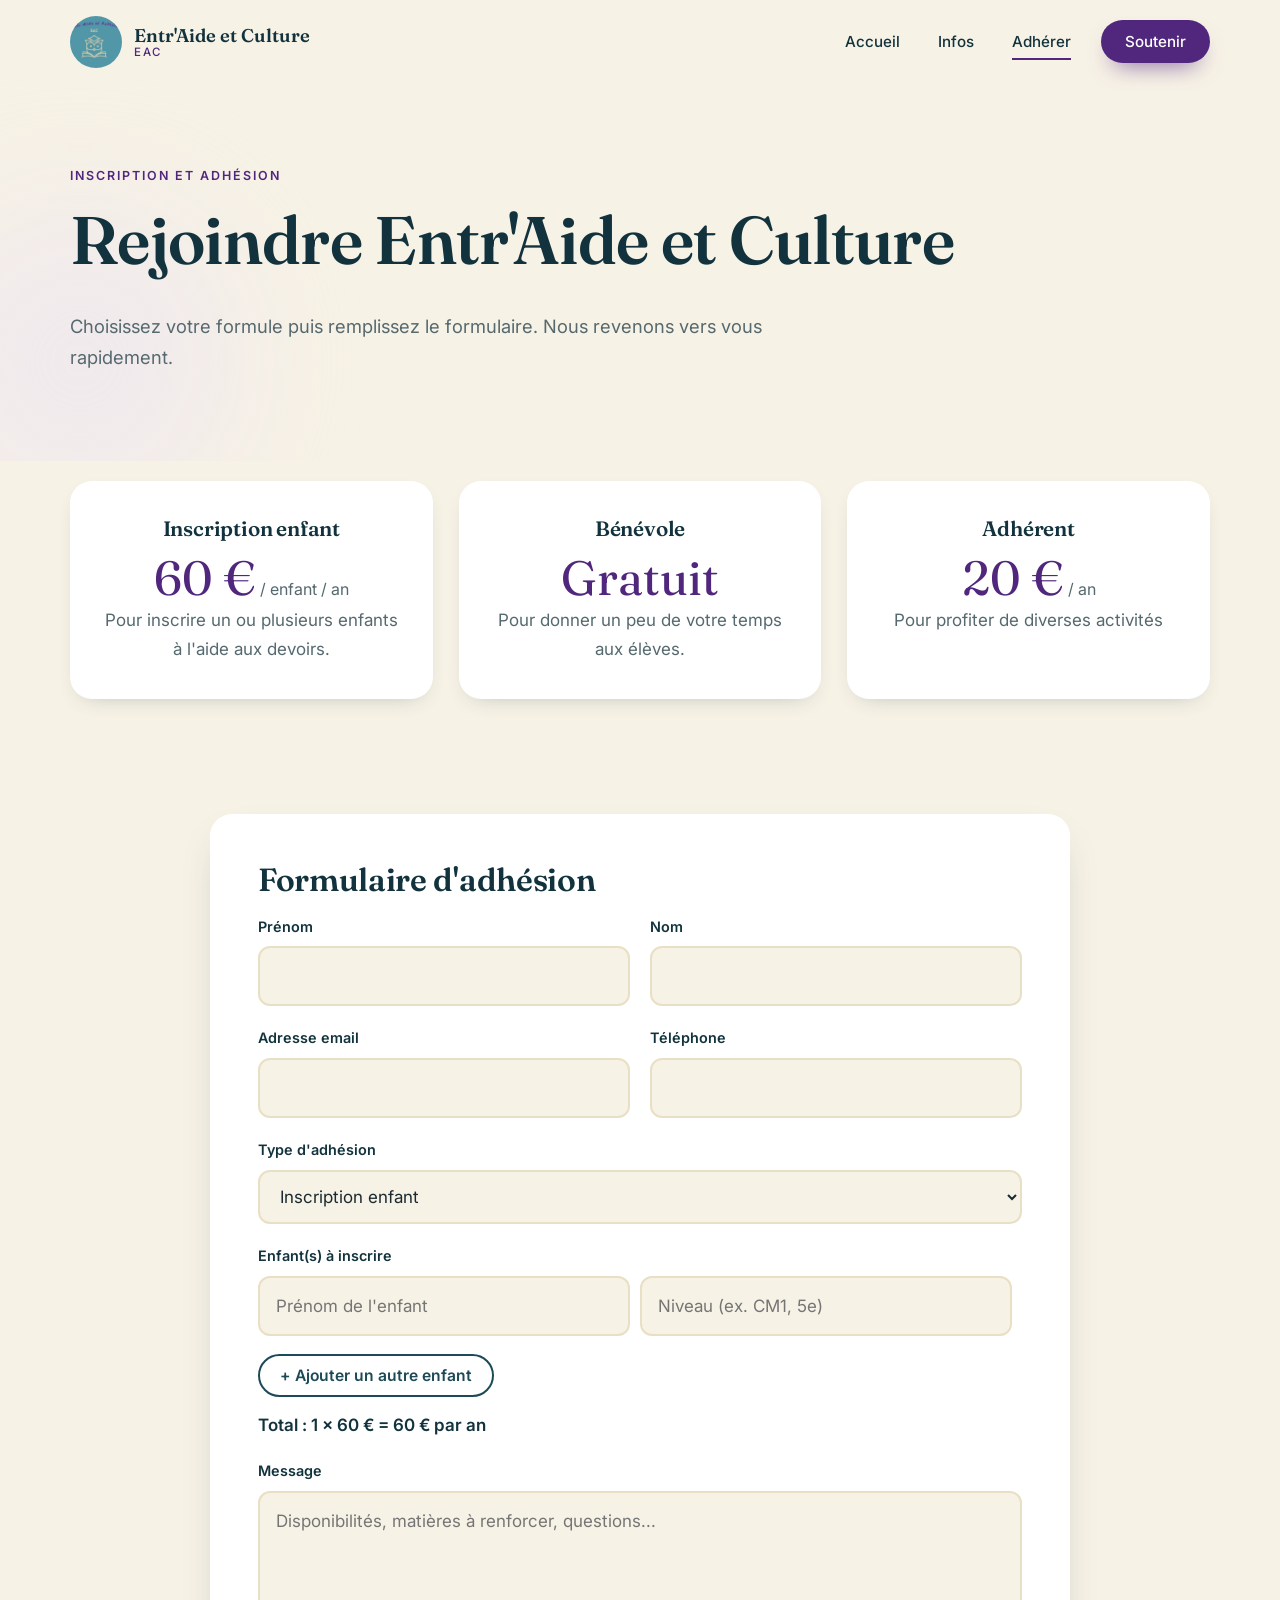
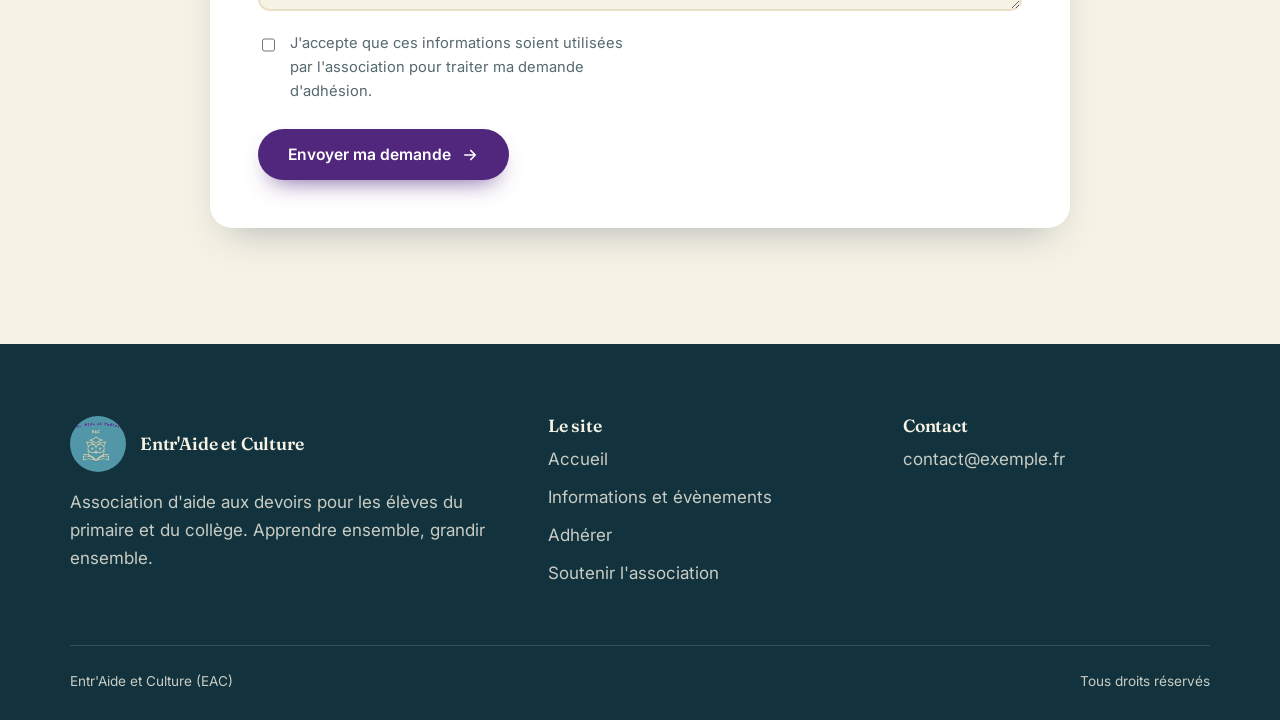
==== commit 648b75c8: "améliorations" ====
--- a/adhesion.html
+++ b/adhesion.html
@@ -32,9 +32,9 @@
 <section class="section" style="padding-top:20px">
   <div class="container">
     <div class="grid grid-3">
-      <article class="card plan reveal" data-plan="famille"><div class="icon"><svg viewBox="0 0 24 24" fill="none" stroke="currentColor" stroke-width="1.8" stroke-linecap="round" stroke-linejoin="round"><circle cx="9" cy="8" r="3.5"/><path d="M2.5 20c0-3.6 2.9-6 6.5-6s6.5 2.4 6.5 6"/><path d="M16 4.6a3.5 3.5 0 010 6.8M18 14.3c2.2.6 3.5 2.4 3.5 5.7"/></svg></div><h3>Inscription enfant</h3><div class="price"><span data-price></span> €<small> / enfant / an</small></div><p>Pour inscrire un ou plusieurs enfants à l'aide aux devoirs.</p></article>
-      <article class="card plan reveal" style="--d:.1s" data-plan="benevole"><div class="icon"><svg viewBox="0 0 24 24" fill="none" stroke="currentColor" stroke-width="1.8" stroke-linecap="round" stroke-linejoin="round"><path d="M4 6a2 2 0 012-2h12a2 2 0 012 2v9a2 2 0 01-2 2H10l-5 4v-4a2 2 0 01-1-2z"/></svg></div><h3>Bénévole</h3><div class="price"><span data-price></span> €<small> / an</small></div><p>Pour donner un peu de votre temps aux élèves.</p></article>
-      <article class="card plan reveal" style="--d:.2s" data-plan="adherent"><div class="icon"><svg viewBox="0 0 24 24" fill="none" stroke="currentColor" stroke-width="1.8" stroke-linecap="round" stroke-linejoin="round"><path d="M12 20s-8-4.9-8-10.5A4.5 4.5 0 0112 7a4.5 4.5 0 018 2.5C20 15.1 12 20 12 20z"/></svg></div><h3>Adhérent</h3><div class="price"><span data-price></span> €<small> / an</small></div><p>Pour accompagner l'association dans son développement.</p></article>
+      <article class="card plan reveal" data-plan="famille"><h3>Inscription enfant</h3><div class="price"><span data-price></span> €<small> / enfant / an</small></div><p>Pour inscrire un ou plusieurs enfants à l'aide aux devoirs.</p></article>
+      <article class="card plan reveal" style="--d:.1s" data-plan="benevole"><h3>Bénévole</h3><div class="price"><span data-price></span> €<small> / an</small></div><p>Pour donner un peu de votre temps aux élèves.</p></article>
+      <article class="card plan reveal" style="--d:.2s" data-plan="adherent"><h3>Adhérent</h3><div class="price"><span data-price></span> €<small> / an</small></div><p>Pour profiter de diverses activités </p></article>
     </div>
   </div>
 </section>
--- a/css/style.css
+++ b/css/style.css
@@ -290,6 +290,8 @@
 .field { display: flex; flex-direction: column; gap: 8px; }
 .field.full { grid-column: 1 / -1; }
 .field[hidden] { display: none; }
+.map-frame { border-radius: var(--radius); overflow: hidden; min-height: 360px; box-shadow: var(--shadow-sm); }
+.map-frame iframe { width: 100%; height: 100%; min-height: 360px; border: 0; display: block; }
 .enfant-row { display: grid; grid-template-columns: 1fr 1fr auto; gap: 10px; margin-bottom: 10px; align-items: center; }
 .enfant-row input { width: 100%; }
 .enfant-row .rm { border: 0; background: transparent; font-size: 1.6rem; line-height: 1; cursor: pointer; color: var(--teal-dark); padding: 0 8px; }
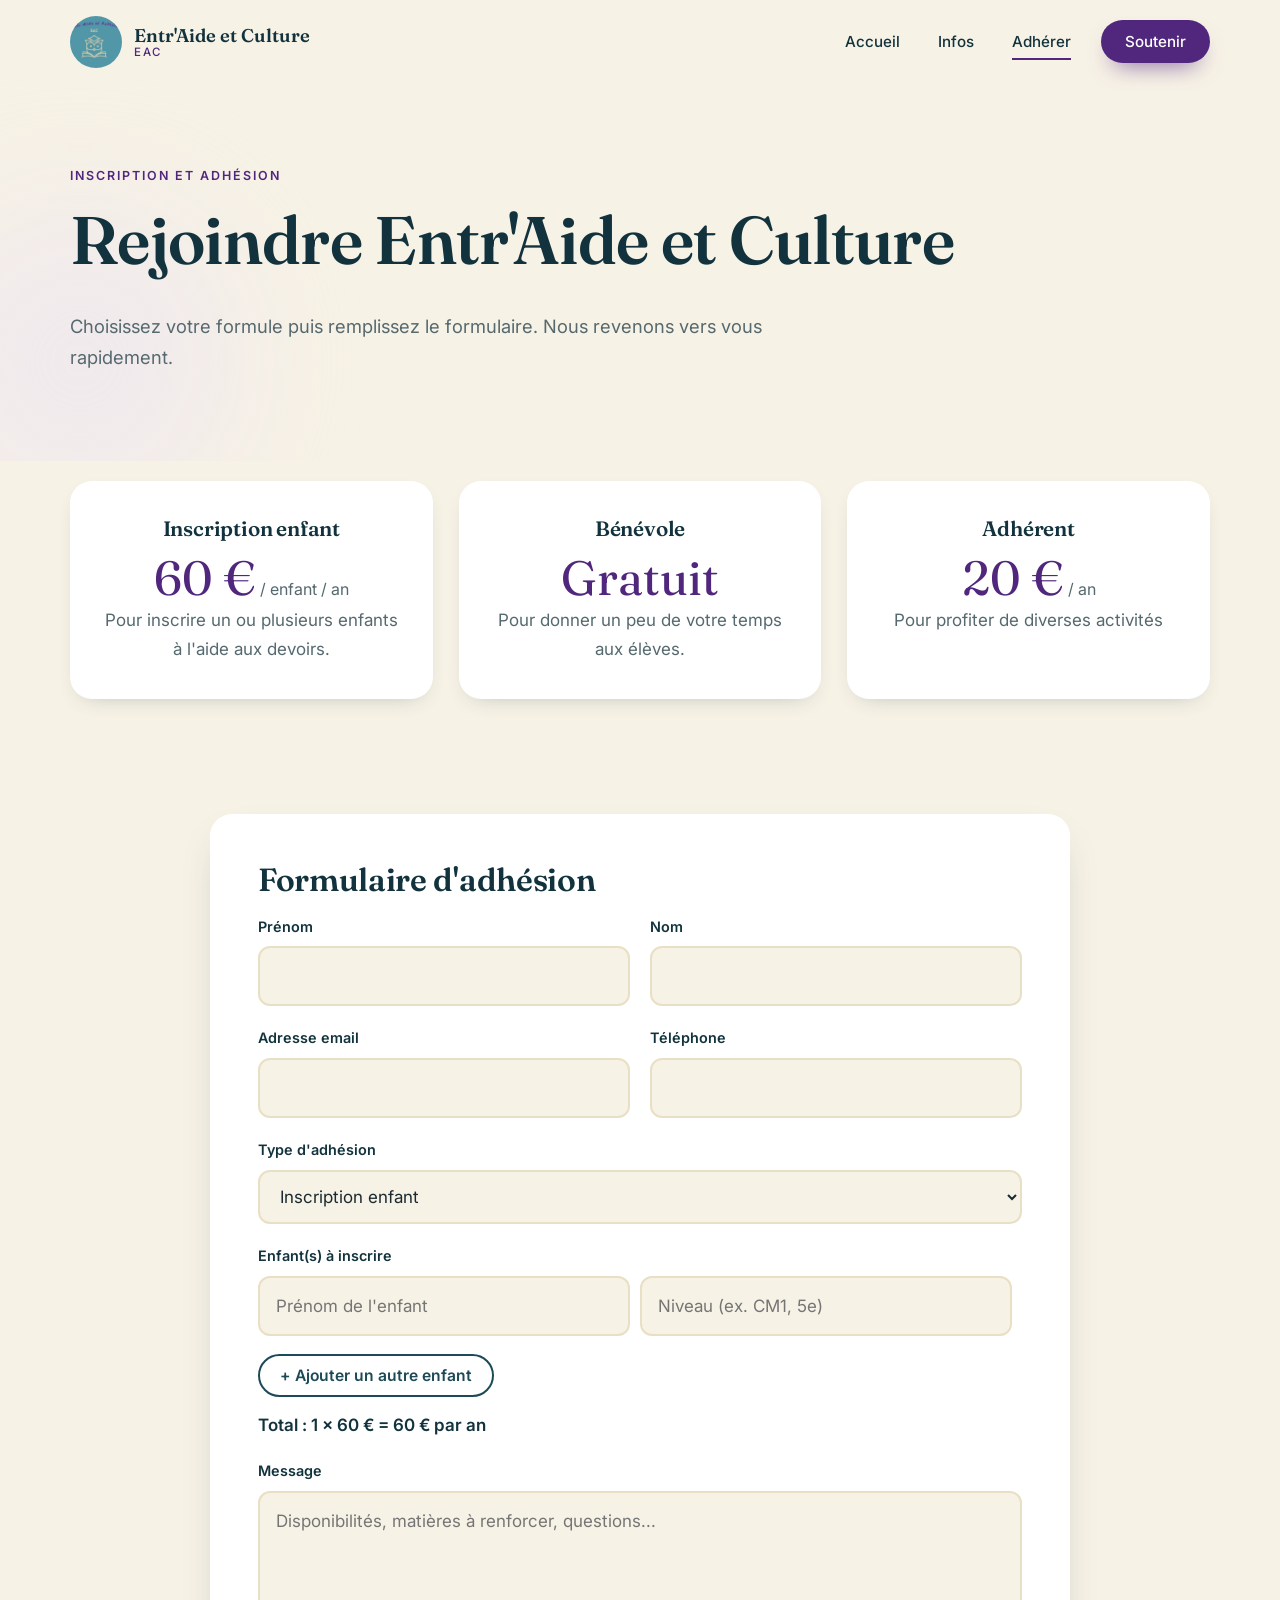
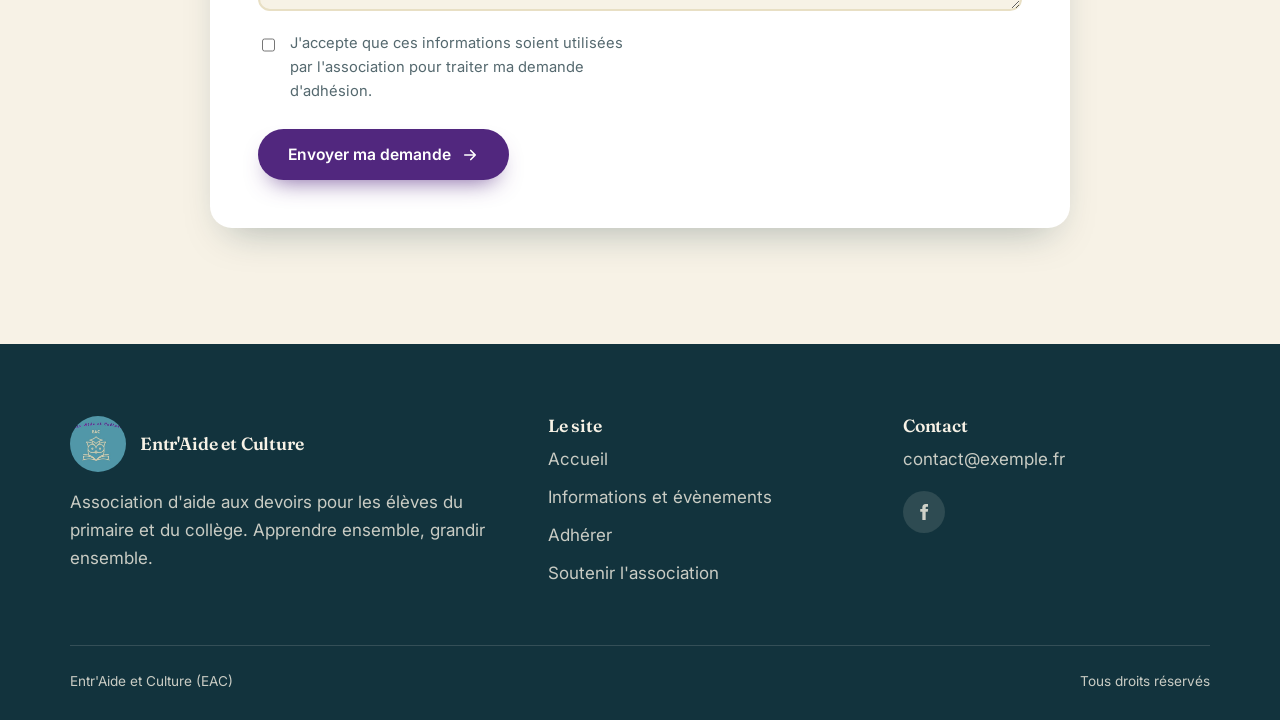
==== commit 4bf5eac5: "réseaux" ====
--- a/adhesion.html
+++ b/adhesion.html
@@ -75,7 +75,7 @@
       <div><h3>Le site</h3><ul>
         <li><a href="index.html">Accueil</a></li><li><a href="evenements.html">Informations et évènements</a></li>
         <li><a href="adhesion.html">Adhérer</a></li><li><a href="don.html">Soutenir l'association</a></li></ul></div>
-      <div><h3>Contact</h3><ul><li><a data-mail href="#"></a></li></ul></div>
+      <div><h3>Contact</h3><ul><li><a data-mail href="#"></a></li></ul><div class="socials" data-socials></div></div>
     </div>
     <div class="copyright"><span>Entr'Aide et Culture (EAC)</span><span>Tous droits réservés</span></div>
   </div>
--- a/css/style.css
+++ b/css/style.css
@@ -339,6 +339,10 @@
 .site-footer ul { list-style: none; padding: 0; margin: 0; }
 .site-footer li { margin-bottom: 10px; }
 .site-footer a { text-decoration: none; transition: color 0.3s, padding 0.3s; }
+.socials { display: flex; gap: 12px; margin-top: 18px; }
+.socials a { width: 42px; height: 42px; border-radius: 50%; display: grid; place-items: center; background: rgba(247, 242, 230, 0.12); }
+.socials a:hover { background: var(--violet); padding-left: 0; }
+.socials svg { width: 20px; height: 20px; }
 .site-footer a:hover { color: var(--white); padding-left: 4px; }
 .footer-brand { display: flex; align-items: center; gap: 14px; margin-bottom: 16px; }
 .footer-brand img { width: 56px; border-radius: 50%; }
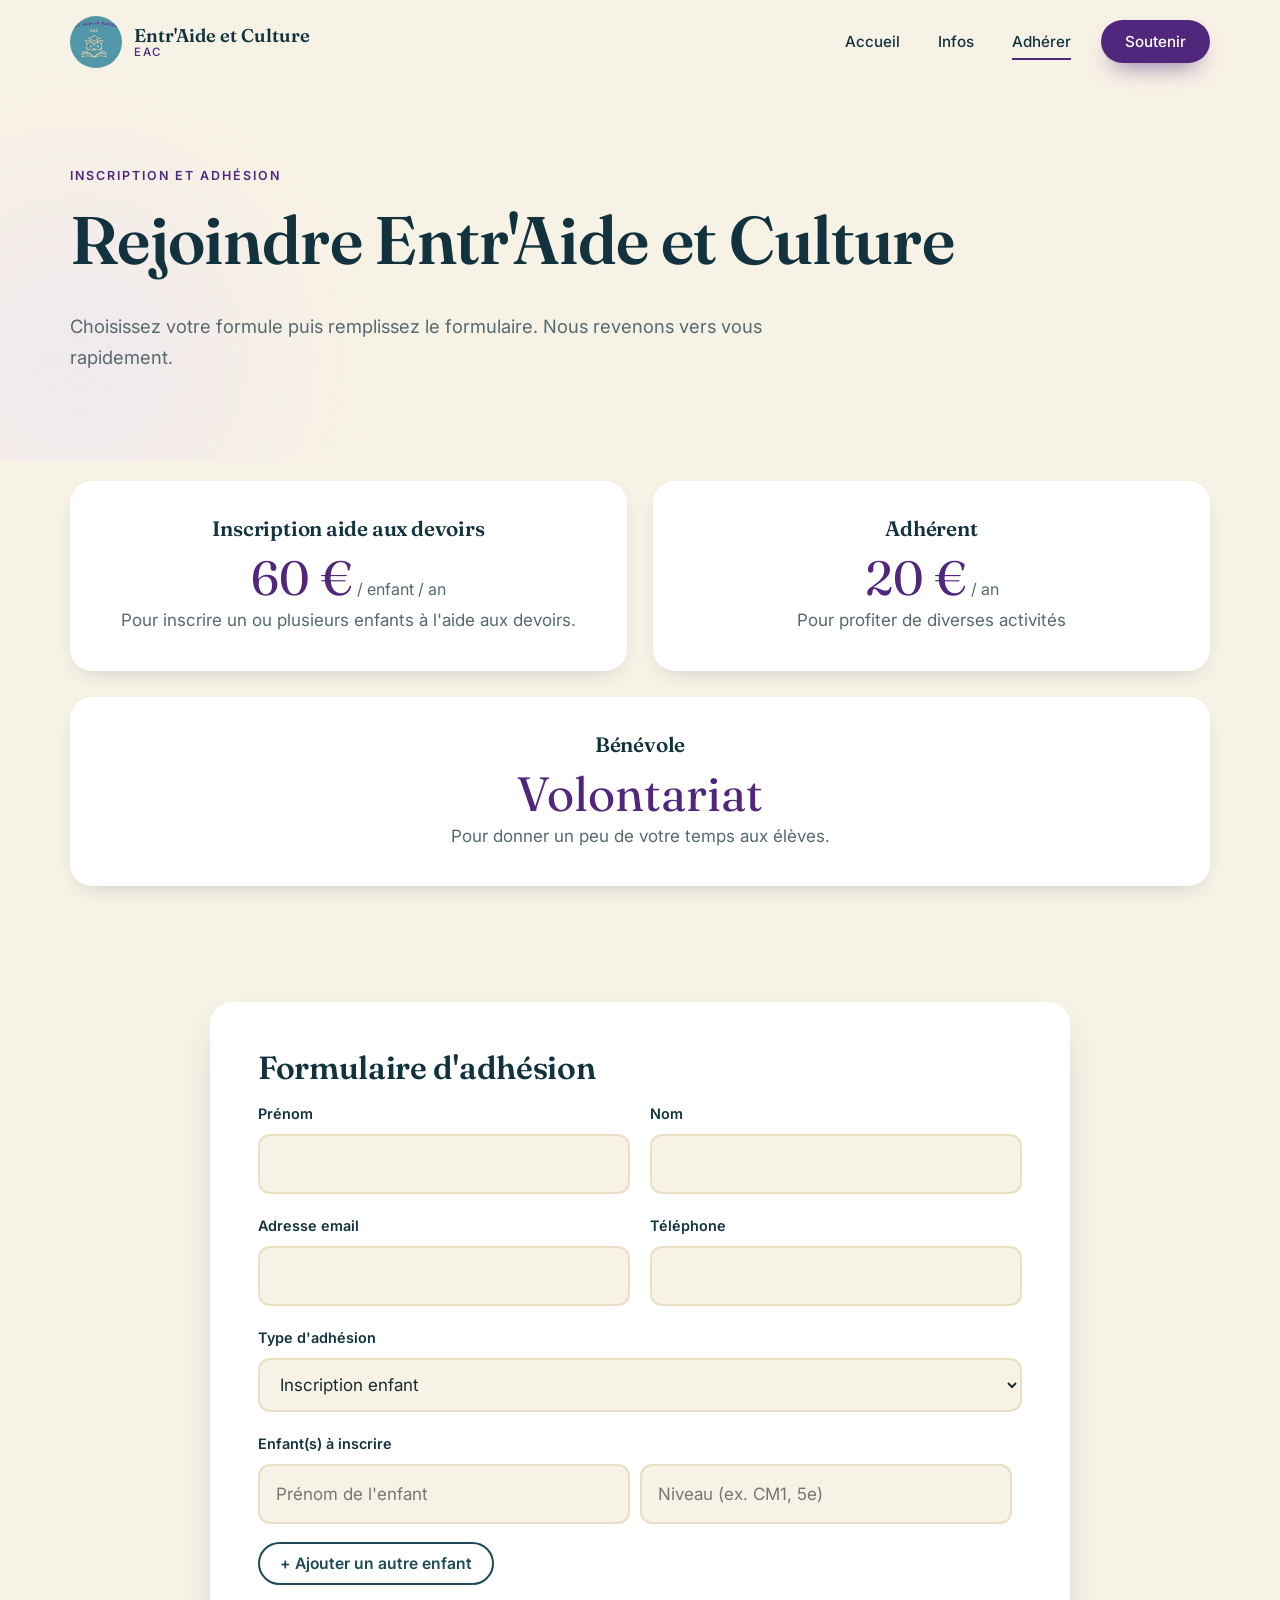
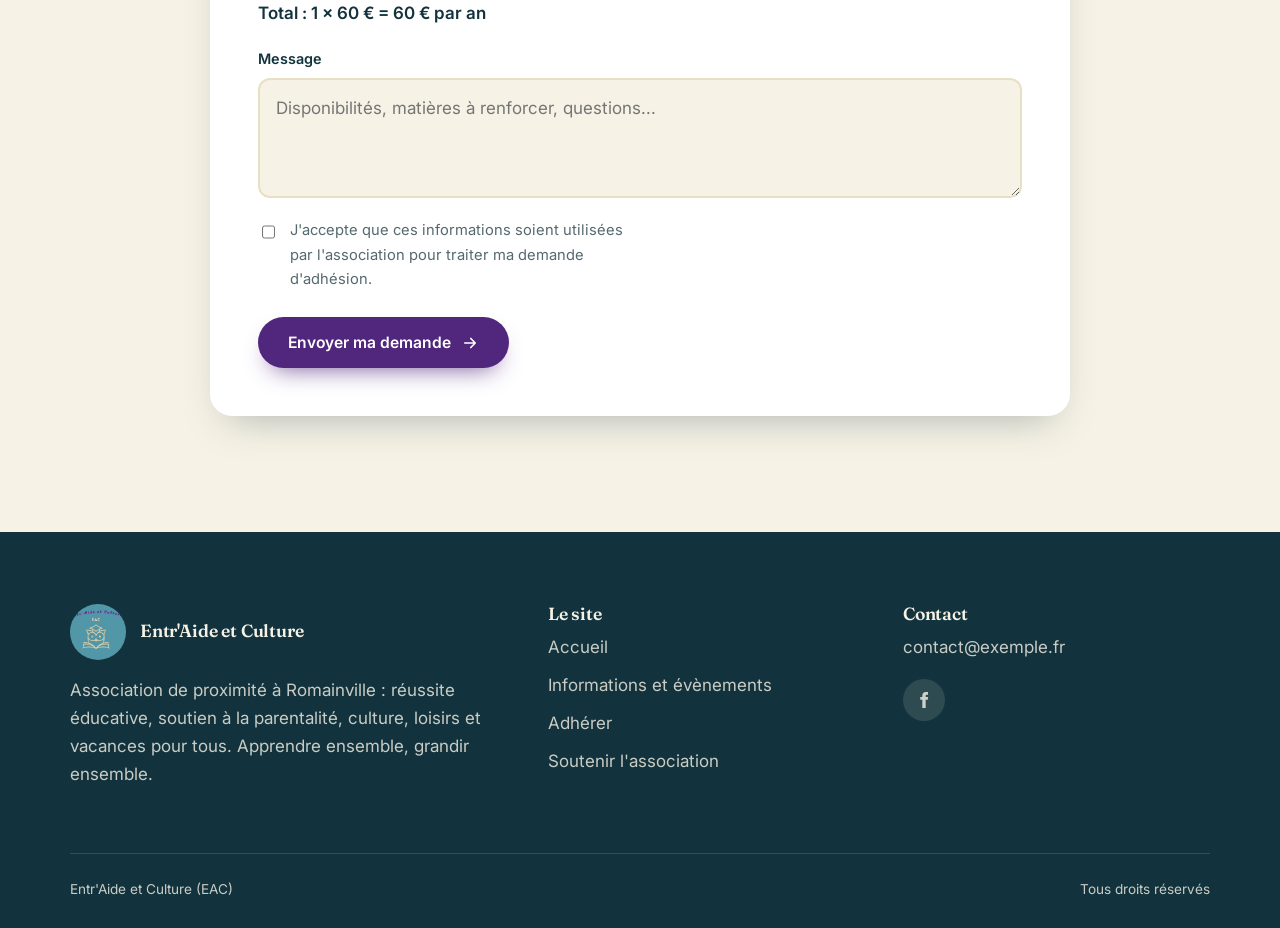
==== commit b7a96273: "1.2" ====
--- a/adhesion.html
+++ b/adhesion.html
@@ -15,7 +15,7 @@
 <header class="site-header">
   <div class="container nav">
     <a class="brand" href="index.html" aria-label="Entr'Aide et Culture, accueil">
-      <img src="assets/logo.png" alt="Logo Entr'Aide et Culture" width="52" height="52">
+      <img src="assets/logo.jpg" alt="Logo Entr'Aide et Culture" width="52" height="52">
       <span>Entr'Aide et Culture<small>EAC</small></span>
     </a>
     <button class="nav-toggle" aria-label="Ouvrir le menu" aria-expanded="false"><span></span></button>
@@ -31,10 +31,10 @@
 </section>
 <section class="section" style="padding-top:20px">
   <div class="container">
-    <div class="grid grid-3">
-      <article class="card plan reveal" data-plan="famille"><h3>Inscription enfant</h3><div class="price"><span data-price></span> €<small> / enfant / an</small></div><p>Pour inscrire un ou plusieurs enfants à l'aide aux devoirs.</p></article>
-      <article class="card plan reveal" style="--d:.1s" data-plan="benevole"><h3>Bénévole</h3><div class="price"><span data-price></span> €<small> / an</small></div><p>Pour donner un peu de votre temps aux élèves.</p></article>
-      <article class="card plan reveal" style="--d:.2s" data-plan="adherent"><h3>Adhérent</h3><div class="price"><span data-price></span> €<small> / an</small></div><p>Pour profiter de diverses activités </p></article>
+    <div class="grid grid-2">
+      <article class="card plan reveal" data-plan="famille"><h3>Inscription aide aux devoirs</h3><div class="price"><span data-price></span> €<small> / enfant / an</small></div><p>Pour inscrire un ou plusieurs enfants à l'aide aux devoirs.</p></article>
+      <article class="card plan reveal" style="--d:.1s" data-plan="adherent"><h3>Adhérent</h3><div class="price"><span data-price></span> €<small> / an</small></div><p>Pour profiter de diverses activités </p></article>
+      <article class="card plan reveal" style="--d:.2s;grid-column:1/-1" data-plan="benevole"><h3>Bénévole</h3><div class="price"><span data-price></span> €<small> / an</small></div><p>Pour donner un peu de votre temps aux élèves.</p></article>
     </div>
   </div>
 </section>
@@ -69,8 +69,8 @@
   <div class="container">
     <div class="footer-grid">
       <div>
-        <div class="footer-brand"><img src="assets/logo.png" alt="" width="56" height="56"><h3 style="margin:0">Entr'Aide et Culture</h3></div>
-        <p>Association d'aide aux devoirs pour les élèves du primaire et du collège. Apprendre ensemble, grandir ensemble.</p>
+        <div class="footer-brand"><img src="assets/logo.jpg" alt="" width="56" height="56"><h3 style="margin:0">Entr'Aide et Culture</h3></div>
+        <p>Association de proximité à Romainville : réussite éducative, soutien à la parentalité, culture, loisirs et vacances pour tous. Apprendre ensemble, grandir ensemble.</p>
       </div>
       <div><h3>Le site</h3><ul>
         <li><a href="index.html">Accueil</a></li><li><a href="evenements.html">Informations et évènements</a></li>
--- a/css/style.css
+++ b/css/style.css
@@ -139,8 +139,8 @@
   background: var(--teal); box-shadow: var(--shadow);
   animation: breathe 7s ease-in-out infinite;
 }
-.hero-visual .ring.two { inset: -3%; background: none; border: 2px dashed rgba(29, 74, 87, 0.35); box-shadow: none; animation: spin 40s linear infinite; }
-.hero-visual img { position: relative; width: 78%; border-radius: 50%; animation: float 6s ease-in-out infinite; }
+.hero-visual .ring.two { inset: -3%; border-radius: 50%; background: none; border: 2px dashed rgba(29, 74, 87, 0.35); box-shadow: none; animation: spin 40s linear infinite; }
+.hero-visual img { position: relative; box-sizing: border-box; width: 82%; height: auto; padding: 7%; border-radius: 50%; background: var(--teal); box-shadow: var(--shadow); animation: float 6s ease-in-out infinite; }
 .chip {
   position: absolute; background: var(--white); border-radius: 999px; padding: 10px 18px;
   font-weight: 600; font-size: 0.88rem; color: var(--teal-dark); box-shadow: var(--shadow-sm);
@@ -162,7 +162,7 @@
 .marquee:hover .marquee-track { animation-play-state: paused; }
 .marquee-track span { font-family: var(--serif); font-size: 1.5rem; font-style: italic; padding: 0 28px; white-space: nowrap; }
 .marquee-track i { align-self: center; width: 7px; height: 7px; border-radius: 50%; background: var(--teal); }
-@keyframes scroll { to { transform: translateX(-50%); } }
+@keyframes scroll { to { transform: translateX(var(--shift, -50%)); } }
 
 /* Cards */
 .grid { display: grid; gap: 26px; }
@@ -393,3 +393,4 @@
   .reveal { opacity: 1; transform: none; }
   html { scroll-behavior: auto; }
 }
+[hidden] { display: none !important; }
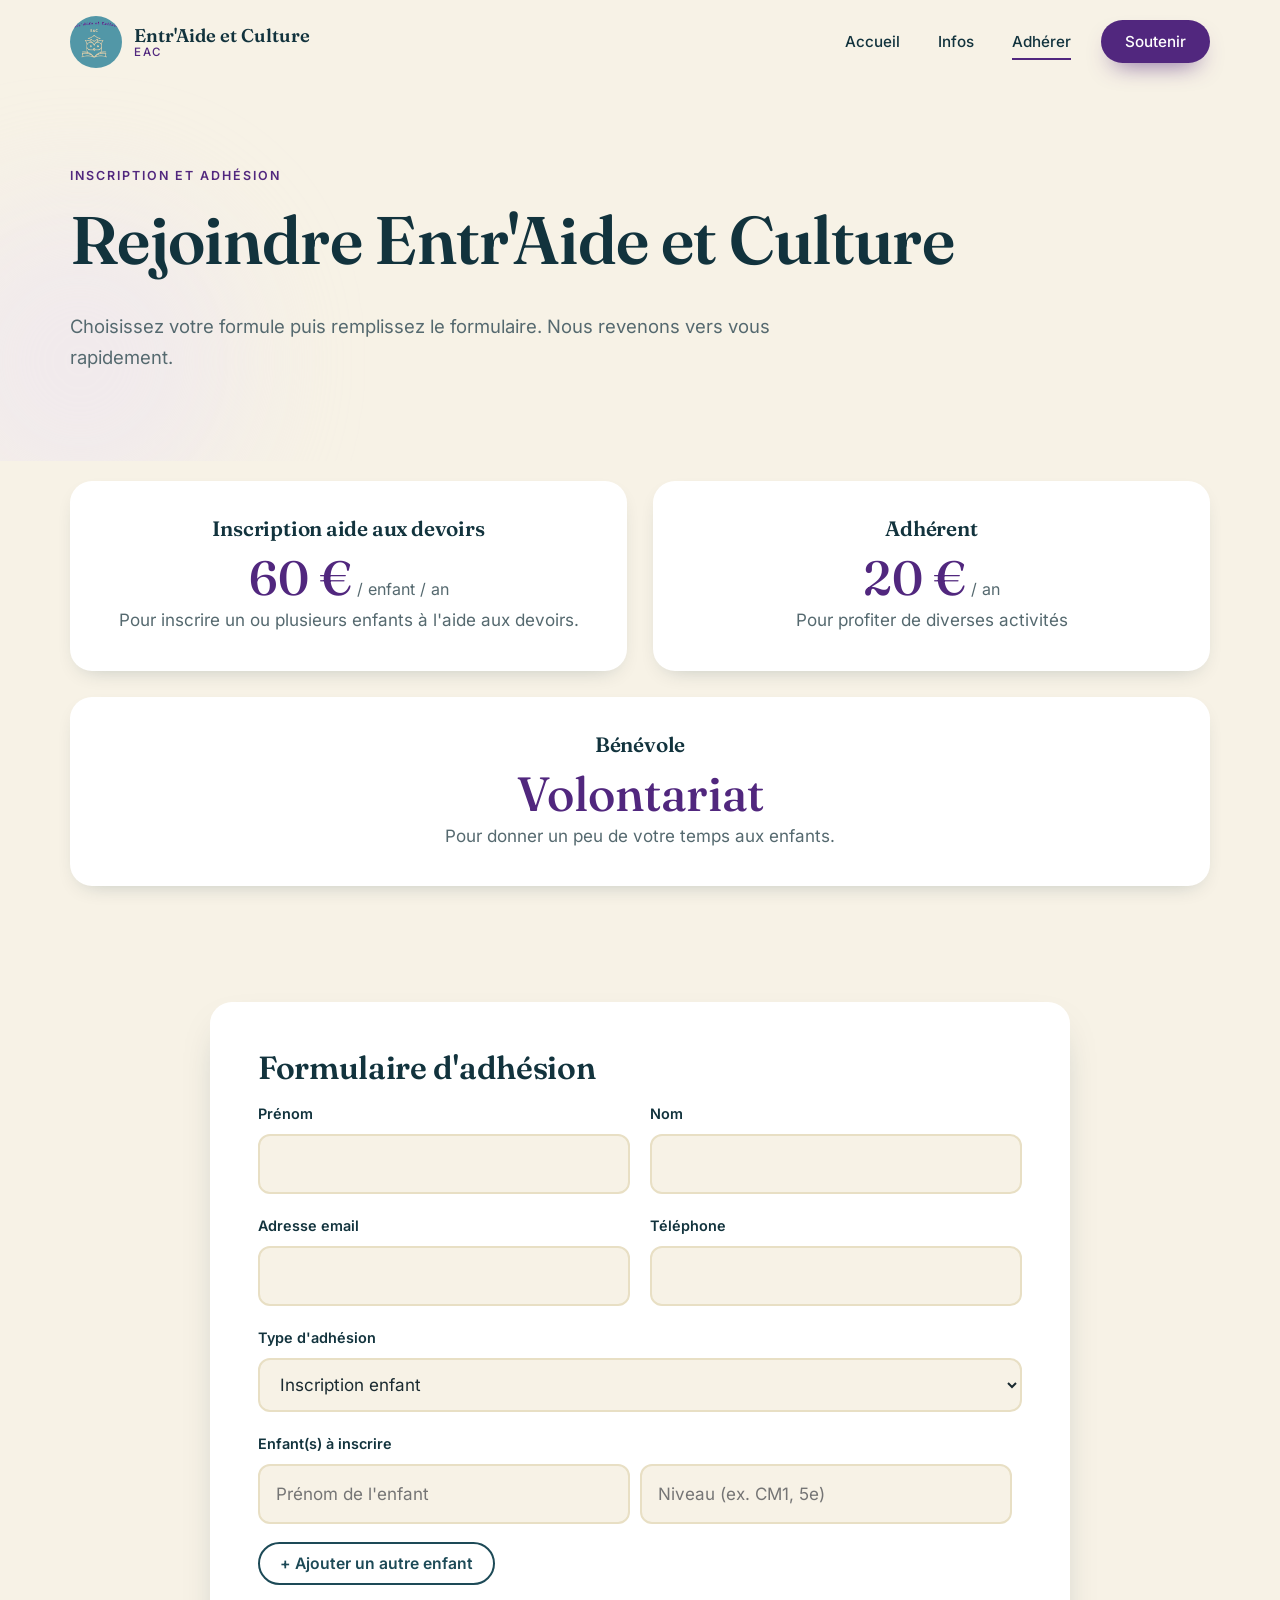
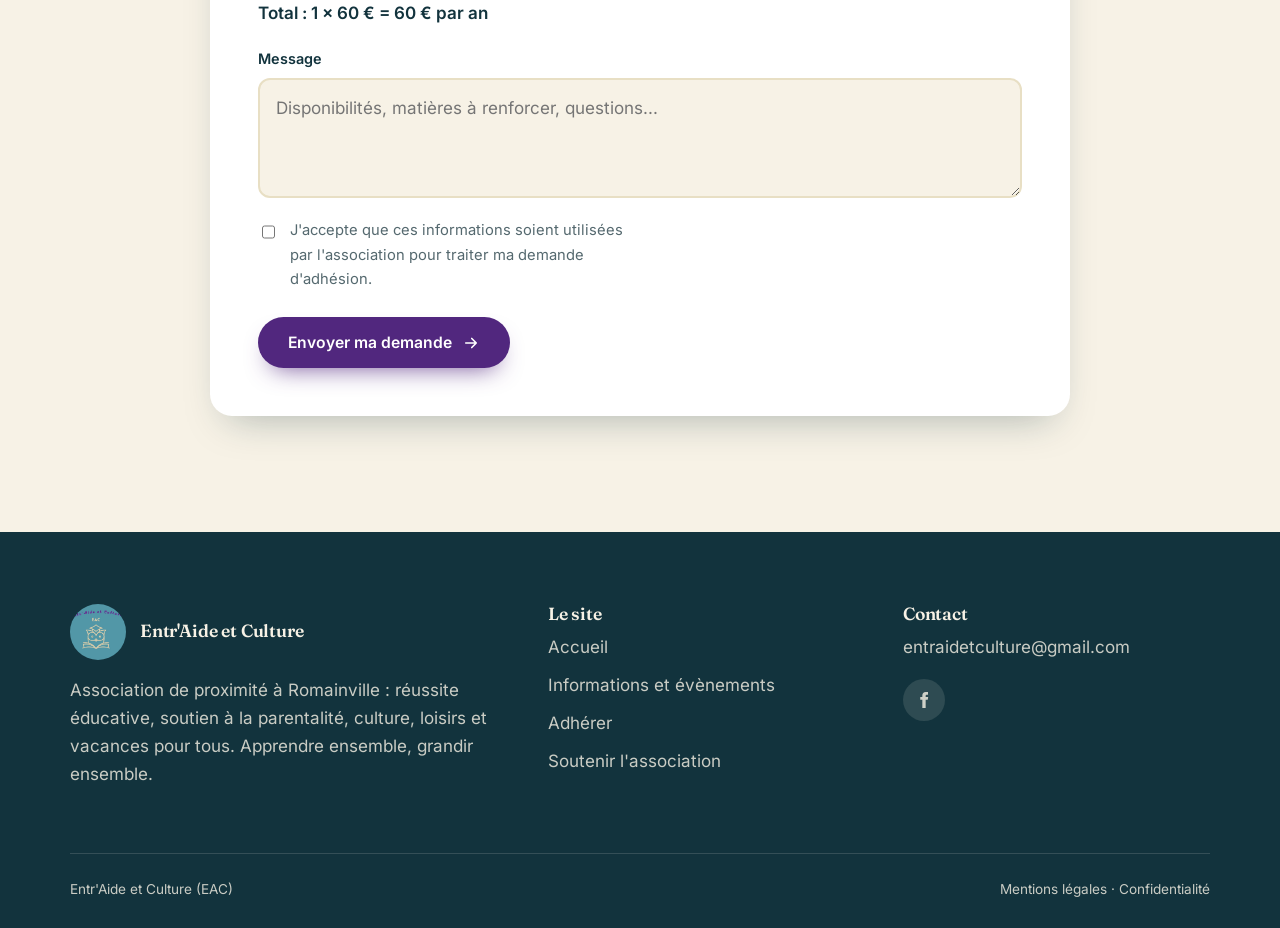
==== commit 79013510: "1.1" ====
--- a/adhesion.html
+++ b/adhesion.html
@@ -6,9 +6,7 @@
 <title>Adhérer - Entr'Aide et Culture</title>
 <meta name="description" content="Rejoignez l'association Entr'Aide et Culture.">
 <link rel="icon" href="assets/favicon.png">
-<link rel="preconnect" href="https://fonts.googleapis.com">
-<link rel="preconnect" href="https://fonts.gstatic.com" crossorigin>
-<link href="https://fonts.googleapis.com/css2?family=Fraunces:ital,opsz,wght@0,9..144,500;0,9..144,600;1,9..144,500&family=Inter:wght@400;500;600&display=swap" rel="stylesheet">
+<link rel="stylesheet" href="css/fonts.css">
 <link rel="stylesheet" href="css/style.css">
 </head>
 <body>
@@ -34,7 +32,7 @@
     <div class="grid grid-2">
       <article class="card plan reveal" data-plan="famille"><h3>Inscription aide aux devoirs</h3><div class="price"><span data-price></span> €<small> / enfant / an</small></div><p>Pour inscrire un ou plusieurs enfants à l'aide aux devoirs.</p></article>
       <article class="card plan reveal" style="--d:.1s" data-plan="adherent"><h3>Adhérent</h3><div class="price"><span data-price></span> €<small> / an</small></div><p>Pour profiter de diverses activités </p></article>
-      <article class="card plan reveal" style="--d:.2s;grid-column:1/-1" data-plan="benevole"><h3>Bénévole</h3><div class="price"><span data-price></span> €<small> / an</small></div><p>Pour donner un peu de votre temps aux élèves.</p></article>
+      <article class="card plan reveal" style="--d:.2s;grid-column:1/-1" data-plan="benevole"><h3>Bénévole</h3><div class="price"><span data-price></span> €<small> / an</small></div><p>Pour donner un peu de votre temps aux enfants.</p></article>
     </div>
   </div>
 </section>
@@ -77,7 +75,7 @@
         <li><a href="adhesion.html">Adhérer</a></li><li><a href="don.html">Soutenir l'association</a></li></ul></div>
       <div><h3>Contact</h3><ul><li><a data-mail href="#"></a></li></ul><div class="socials" data-socials></div></div>
     </div>
-    <div class="copyright"><span>Entr'Aide et Culture (EAC)</span><span>Tous droits réservés</span></div>
+    <div class="copyright"><span>Entr'Aide et Culture (EAC)</span><span><a href="mentions-legales.html">Mentions légales</a> · <a href="confidentialite.html">Confidentialité</a></span></div>
   </div>
 </footer>
 <script src="js/config.js"></script>
--- a/css/fonts.css
+++ b/css/fonts.css
@@ -0,0 +1,49 @@
+/* Polices hébergées sur le site (latin) : aucun appel à Google. */
+@font-face {
+  font-family: 'Fraunces';
+  font-style: italic;
+  font-weight: 500;
+  font-display: swap;
+  src: url(../assets/fonts/fraunces-1.woff2) format('woff2');
+  unicode-range: U+0000-00FF, U+0131, U+0152-0153, U+02BB-02BC, U+02C6, U+02DA, U+02DC, U+0304, U+0308, U+0329, U+2000-206F, U+20AC, U+2122, U+2191, U+2193, U+2212, U+2215, U+FEFF, U+FFFD;
+}
+@font-face {
+  font-family: 'Fraunces';
+  font-style: normal;
+  font-weight: 500;
+  font-display: swap;
+  src: url(../assets/fonts/fraunces-2.woff2) format('woff2');
+  unicode-range: U+0000-00FF, U+0131, U+0152-0153, U+02BB-02BC, U+02C6, U+02DA, U+02DC, U+0304, U+0308, U+0329, U+2000-206F, U+20AC, U+2122, U+2191, U+2193, U+2212, U+2215, U+FEFF, U+FFFD;
+}
+@font-face {
+  font-family: 'Fraunces';
+  font-style: normal;
+  font-weight: 600;
+  font-display: swap;
+  src: url(../assets/fonts/fraunces-2.woff2) format('woff2');
+  unicode-range: U+0000-00FF, U+0131, U+0152-0153, U+02BB-02BC, U+02C6, U+02DA, U+02DC, U+0304, U+0308, U+0329, U+2000-206F, U+20AC, U+2122, U+2191, U+2193, U+2212, U+2215, U+FEFF, U+FFFD;
+}
+@font-face {
+  font-family: 'Inter';
+  font-style: normal;
+  font-weight: 400;
+  font-display: swap;
+  src: url(../assets/fonts/inter-3.woff2) format('woff2');
+  unicode-range: U+0000-00FF, U+0131, U+0152-0153, U+02BB-02BC, U+02C6, U+02DA, U+02DC, U+0304, U+0308, U+0329, U+2000-206F, U+20AC, U+2122, U+2191, U+2193, U+2212, U+2215, U+FEFF, U+FFFD;
+}
+@font-face {
+  font-family: 'Inter';
+  font-style: normal;
+  font-weight: 500;
+  font-display: swap;
+  src: url(../assets/fonts/inter-3.woff2) format('woff2');
+  unicode-range: U+0000-00FF, U+0131, U+0152-0153, U+02BB-02BC, U+02C6, U+02DA, U+02DC, U+0304, U+0308, U+0329, U+2000-206F, U+20AC, U+2122, U+2191, U+2193, U+2212, U+2215, U+FEFF, U+FFFD;
+}
+@font-face {
+  font-family: 'Inter';
+  font-style: normal;
+  font-weight: 600;
+  font-display: swap;
+  src: url(../assets/fonts/inter-3.woff2) format('woff2');
+  unicode-range: U+0000-00FF, U+0131, U+0152-0153, U+02BB-02BC, U+02C6, U+02DA, U+02DC, U+0304, U+0308, U+0329, U+2000-206F, U+20AC, U+2122, U+2191, U+2193, U+2212, U+2215, U+FEFF, U+FFFD;
+}
--- a/css/style.css
+++ b/css/style.css
@@ -140,7 +140,7 @@
   animation: breathe 7s ease-in-out infinite;
 }
 .hero-visual .ring.two { inset: -3%; border-radius: 50%; background: none; border: 2px dashed rgba(29, 74, 87, 0.35); box-shadow: none; animation: spin 40s linear infinite; }
-.hero-visual img { position: relative; box-sizing: border-box; width: 82%; height: auto; padding: 7%; border-radius: 50%; background: var(--teal); box-shadow: var(--shadow); animation: float 6s ease-in-out infinite; }
+.hero-visual img { position: relative; width: 70%; height: auto; clip-path: circle(60%); animation: float 6s ease-in-out infinite; }
 .chip {
   position: absolute; background: var(--white); border-radius: 999px; padding: 10px 18px;
   font-weight: 600; font-size: 0.88rem; color: var(--teal-dark); box-shadow: var(--shadow-sm);
@@ -394,3 +394,29 @@
   html { scroll-behavior: auto; }
 }
 [hidden] { display: none !important; }
+
+/* Blog */
+.posts { display: grid; gap: 22px; }
+.post { background: var(--white); border-radius: var(--radius); box-shadow: var(--shadow-sm); overflow: hidden; }
+.post summary { list-style: none; cursor: pointer; padding: 30px clamp(22px, 4vw, 40px); }
+.post summary::-webkit-details-marker { display: none; }
+.post time { font-size: 0.82rem; font-weight: 600; letter-spacing: 0.08em; text-transform: uppercase; color: var(--violet); }
+.post h3 { margin: 8px 0 10px; }
+.post summary p { margin: 0 0 14px; color: var(--muted); }
+.post .more { font-weight: 600; color: var(--teal-dark); border-bottom: 2px solid var(--teal); }
+.post[open] .more { display: none; }
+.post-body { padding: 0 clamp(22px, 4vw, 40px) 34px; max-width: 78ch; }
+.post-body h4 { font-family: var(--serif); font-size: 1.2rem; color: var(--teal-dark); margin: 28px 0 10px; }
+.post-body ul { margin: 0; padding-left: 20px; }
+.post-body li { margin-bottom: 6px; }
+.post-end { margin-top: 32px; padding: 24px 26px; background: var(--sand); border-radius: var(--radius-sm); }
+.post-end h4 { margin-top: 0; }
+.post-end p:last-child { margin-bottom: 0; }
+.post .less { display: block; margin-top: 26px; background: none; border: 0; border-bottom: 2px solid var(--teal); padding: 0 0 2px; font: inherit; cursor: pointer; }
+.post[open] .less { display: inline-block; }
+.map-consent { height: 100%; min-height: 360px; background: var(--sand); padding: 32px; display: flex; flex-direction: column; justify-content: center; align-items: flex-start; gap: 6px; }
+.map-consent p { margin: 0 0 8px; }
+.legal h2 { font-size: 1.5rem; margin: 40px 0 10px; }
+.legal p, .legal li { max-width: 75ch; }
+.legal ul { padding-left: 20px; }
+.todo { background: #fff3b0; padding: 0 4px; border-radius: 4px; }
